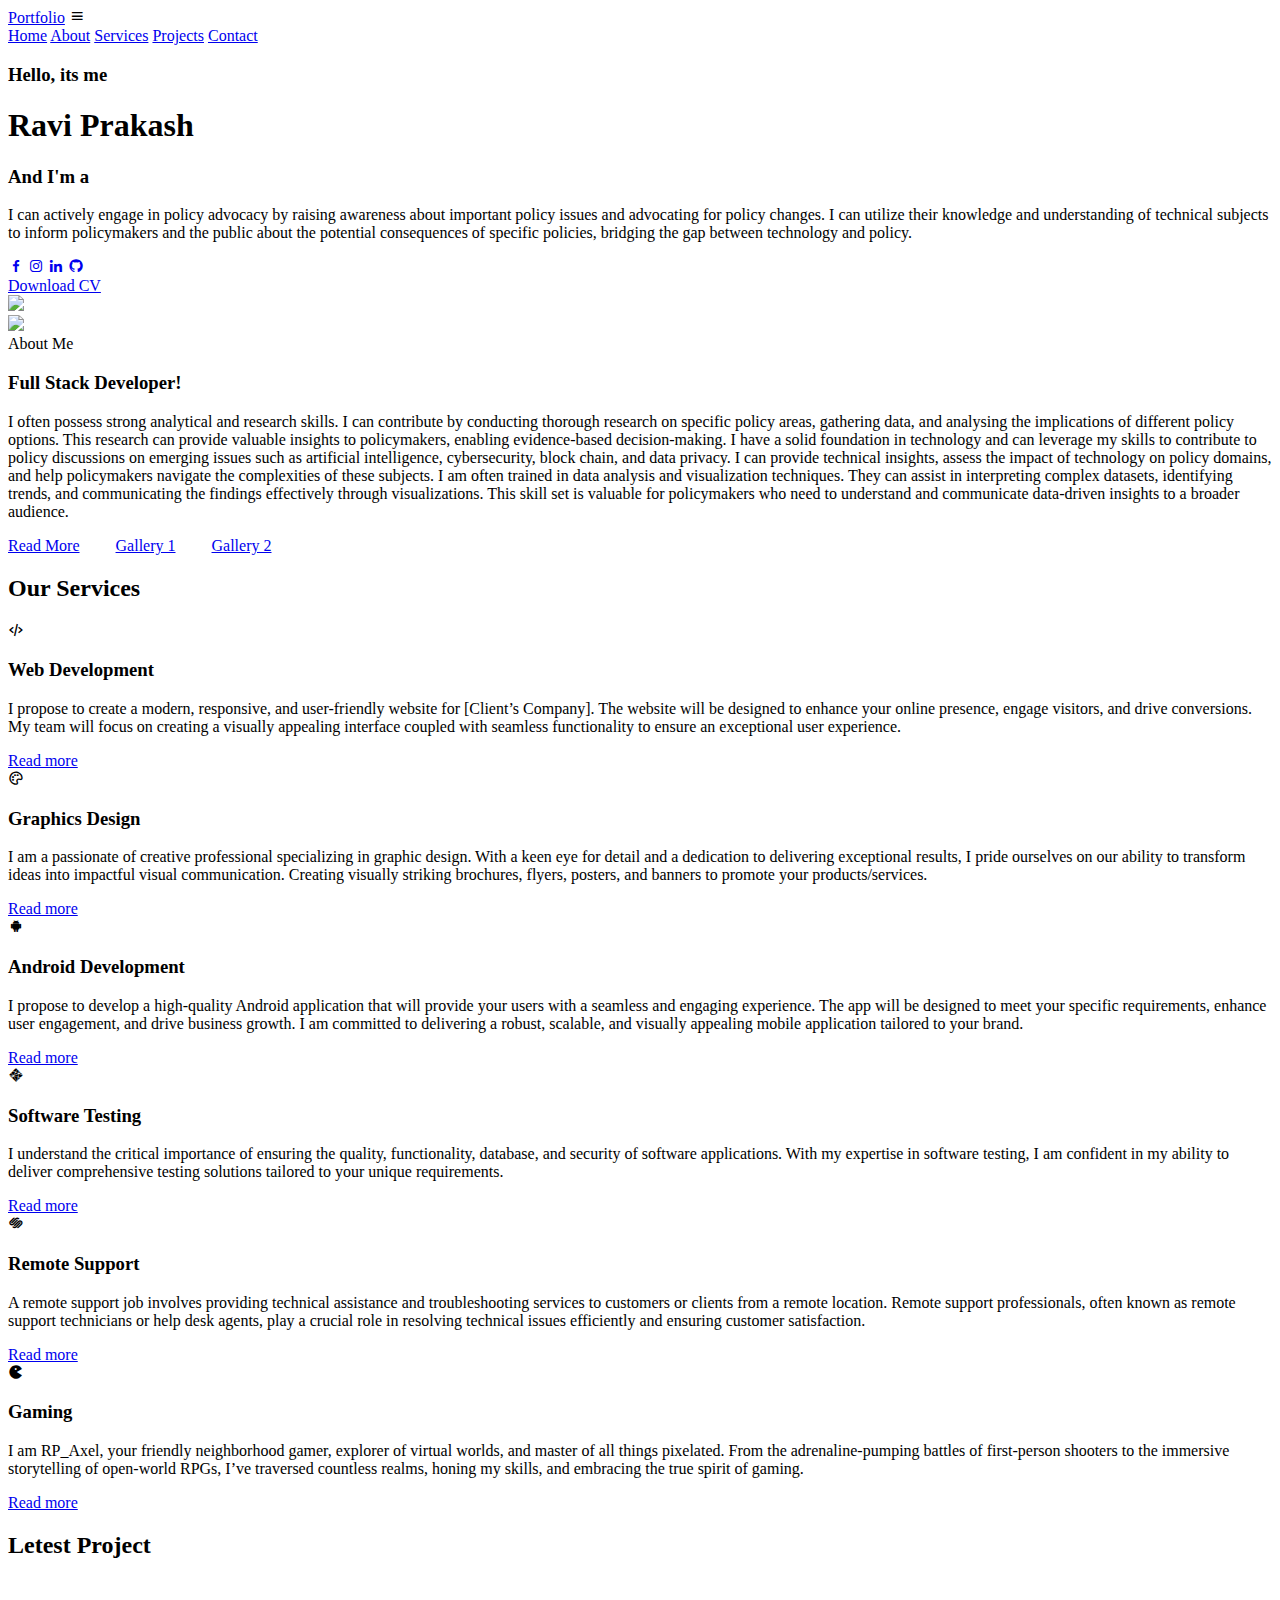
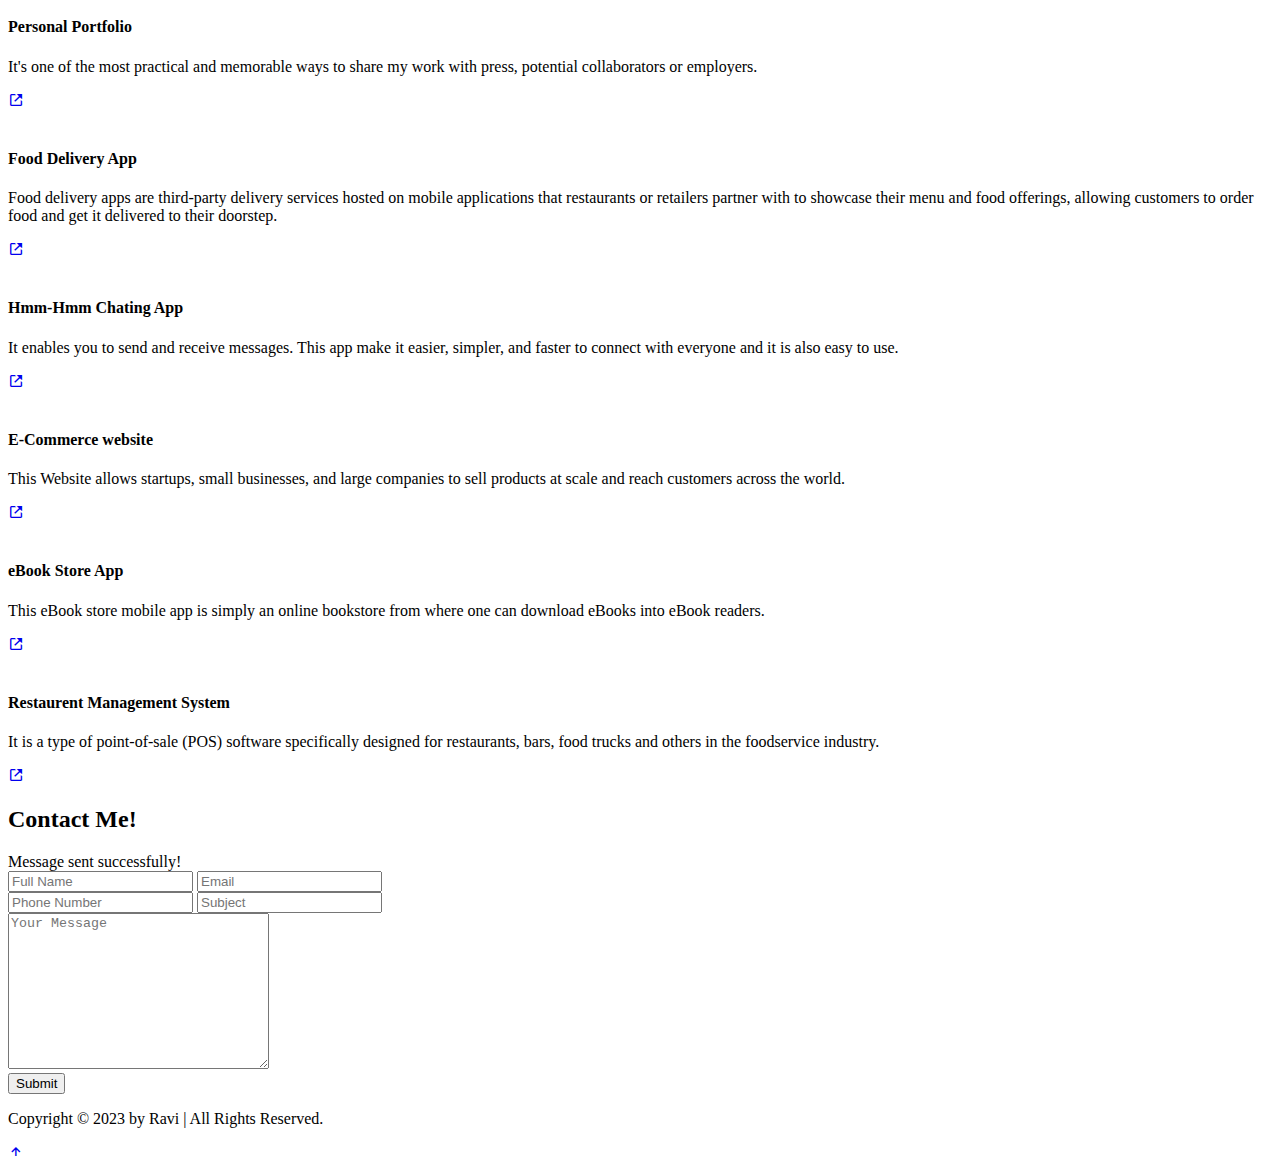
==== index.html @ 6ea35ab0 "Update index.html" ====
<!DOCTYPE html>
<html lang="en">

<head>
    <meta charset="UTF-8">
    <meta http-equiv="X-UA-Compatible" content="IE=edge">
    <meta name="viewport" content="width=device-width, initial-scale=1.0">
    <title>Portfolio</title>

    <!-- box icons -->
    <link href='https://unpkg.com/boxicons@2.1.4/css/boxicons.min.css' rel='stylesheet'>

    <!-- Custom css -->
    <link rel="stylesheet" href="style.css">

    <!-- Include jQuery -->
    <script src="https://code.jquery.com/jquery-3.6.0.min.js"></script>

    <!-- Include Firebase SDK -->
    <script src="https://www.gstatic.com/firebasejs/8.3.2/firebase-app.js"></script>
    <script src="https://www.gstatic.com/firebasejs/8.3.2/firebase-database.js"></script>


</head>

<body>
    <!-- header Desigh -->
    <header class="header">
        <a href="#" class="logo">Portfolio</a>

        <i class='bx bx-menu' id="menu-icon"></i>

        <nav class="navbar">
            <a href="#home" class="active">Home</a>
            <a href="#about">About</a>
            <a href="#services">Services</a>
            <a href="#portfolio">Projects</a>
            <a href="#contact">Contact</a>
        </nav>
    </header>

    <!-- home section design -->

    <section class="home" id="home">
        <div class="home-content">
            <h3>Hello, its me</h3>
            <h1>Ravi Prakash</h1>
            <h3>And I'm a <span class="multi-text"></span></h3>
            <p>I can actively engage in policy advocacy by raising awareness about important
                policy issues and advocating for policy changes. I can utilize their knowledge
                and understanding of technical subjects to inform policymakers and the public
                about the potential consequences of specific policies, bridging the gap between
                technology and policy.</p>
            <div class="social-media">
                <a href="https://www.facebook.com/profile.php?id=100023365178445"><i class='bx bxl-facebook'></i></a>
                <a href="https://www.instagram.com/its_er.ravi/"><i class='bx bxl-instagram'></i></a>
                <a href="https://www.linkedin.com/in/ravi-prakash-rds/"><i class='bx bxl-linkedin'></i></a>
                <a href="https://github.com/rdsravi"><i class='bx bxl-github'></i></a>
            </div>
            <a href="https://firebasestorage.googleapis.com/v0/b/raviprakash-7b08f.appspot.com/o/Ravi%20Prakash%20Resume.pdf?alt=media&token=a09de05c-7553-4880-be54-a4e546aff056"
                class="btn">Download CV</a>
        </div>

        <div class="home-img">
            <img
                src="https://firebasestorage.googleapis.com/v0/b/raviprakash-7b08f.appspot.com/o/Ravi1.png?alt=media&token=50c4556f-3f04-4988-a7b3-ba954d82eaf9">
        </div>
    </section>

    <!-- About Section -->

    <section class="about" id="about">
        <div class="about-img">
            <img
                src="https://firebasestorage.googleapis.com/v0/b/raviprakash-7b08f.appspot.com/o/Ravi_full1.png?alt=media&token=8a279d74-98dc-44c6-9e48-5c84eede43a9">
        </div>
        <div class="about-content">
            <h class="heading">About <span>Me</span></h>
            <h3>Full Stack Developer!</h3>
            <p>I often possess strong analytical and research skills. I can contribute by
                conducting thorough research on specific policy areas, gathering data, and
                analysing the implications of different policy options. This research can provide
                valuable insights to policymakers, enabling evidence-based decision-making.
                I have a solid foundation in technology and can leverage my skills to contribute
                to policy discussions on emerging issues such as artificial intelligence,
                cybersecurity, block chain, and data privacy. I can provide technical insights,
                assess the impact of technology on policy domains, and help policymakers
                navigate the complexities of these subjects.
                I am often trained in data analysis and visualization techniques. They can assist
                in interpreting complex datasets, identifying trends, and communicating the
                findings effectively through visualizations. This skill set is valuable for
                policymakers who need to understand and communicate data-driven insights
                to a broader audience.</p>
            <a href="resume.html" class="btn">Read More</a>
            <a href="Gallery/gallery.html" class="btn" style="margin-left: 2rem;">Gallery 1</a>
            <a href="Gallery2/gallery2.html" class="btn" style="margin-left: 2rem;">Gallery 2</a>
        </div>
    </section>

    <!-- Services Section -->

    <section class="services" id="services">
        <h2 class="heading">Our <span>Services</span></h2>
        <div class="service-container">
            <div class="service-box">
                <i class='bx bx-code-alt'></i>
                <h3>Web Development</h3>
                <p>I propose to create a modern, responsive, and user-friendly website for [Client’s Company]. The
                    website will be designed to enhance your online presence, engage visitors, and drive conversions.
                    My team will focus on creating a visually appealing interface coupled with seamless functionality
                    to ensure an exceptional user experience.</p>
                <a href="web_service.html" class="btn">Read more</a>
            </div>
            <div class="service-box">
                <i class='bx bx-palette'></i>
                <h3>Graphics Design</h3>
                <p>I am a passionate of creative professional specializing in graphic design. With a keen eye for
                    detail and a dedication to delivering exceptional results, I pride ourselves on our ability to
                    transform ideas into impactful visual communication. Creating visually striking brochures, flyers,
                    posters, and banners to promote your products/services.</p>
                <a href="graphics_service.html" class="btn">Read more</a>
            </div>
            <div class="service-box">
                <i class='bx bxl-android'></i>
                <h3>Android Development</h3>
                <p>I propose to develop a high-quality Android application that will provide your users with a seamless
                    and engaging experience. The app will be designed to meet your specific requirements, enhance user
                    engagement, and drive business growth. I am committed to delivering a robust, scalable, and visually
                    appealing mobile application tailored to your brand.</p>
                <a href="android_service.html" class="btn">Read more</a>
            </div>
            <div class="service-box">
                <i class='bx bxl-netlify'></i>
                <h3>Software Testing</h3>
                <p>I understand the critical importance of ensuring the quality, functionality, database, and security
                    of software
                    applications. With my expertise in software testing, I am confident in my ability to deliver
                    comprehensive testing solutions tailored to your unique requirements.</p>
                <a href="sw_testing_service.html" class="btn">Read more</a>
            </div>
            <div class="service-box">
                <i class='bx bxl-squarespace'></i>
                <h3>Remote Support</h3>
                <p>A remote support job involves providing technical assistance and troubleshooting services to
                    customers or clients from a remote location. Remote support professionals, often known as remote
                    support technicians or help desk agents, play a crucial role in resolving technical issues
                    efficiently and ensuring customer satisfaction.</p>
                <a href="remote_service.html" class="btn">Read more</a>
            </div>
            <div class="service-box">
                <i class='bx bxs-game'></i>
                <h3>Gaming</h3>
                <p>I am RP_Axel, your friendly neighborhood gamer, explorer of virtual worlds, and master of all things
                    pixelated. From the adrenaline-pumping battles of first-person shooters to the immersive
                    storytelling of open-world RPGs, I’ve traversed countless realms, honing my skills, and embracing
                    the true spirit of gaming.</p>
                <a href="game_service.html" class="btn">Read more</a>
            </div>
        </div>
    </section>

    <!-- Portfolio Section -->

    <section class="portfolio" id="portfolio">
        <h2 class="heading">Letest <span>Project</span></h2>
        <div class="portfolio-container">
            <div class="portfolio-box">
                <img src="https://firebasestorage.googleapis.com/v0/b/raviprakash-7b08f.appspot.com/o/Project%2Fproject7.jpg?alt=media&token=37a2a4e9-1bdf-4b39-a0fe-8ca6447363d2"
                    alt="">
                <div class="portfolio-layer">
                    <h4>Personal Portfolio</h4>
                    <p>It's one of the most practical and memorable ways to share my work with press, potential
                        collaborators or employers.</p>
                    <a href="#"><i class='bx bx-link-external'></i></a>
                </div>
            </div>
            <div class="portfolio-box">
                <img src="https://firebasestorage.googleapis.com/v0/b/raviprakash-7b08f.appspot.com/o/Project%2Fproject8.png?alt=media&token=742274c5-b801-4216-b368-3d86c4b1faa7"
                    alt="">
                <div class="portfolio-layer">
                    <h4>Food Delivery App</h4>
                    <p>Food delivery apps are third-party delivery services hosted on mobile applications that
                        restaurants or retailers partner with to showcase their menu and food offerings, allowing
                        customers to order food and get it delivered to their doorstep.</p>
                    <a href="#"><i class='bx bx-link-external'></i></a>
                </div>
            </div>
            <div class="portfolio-box">
                <img src="https://firebasestorage.googleapis.com/v0/b/raviprakash-7b08f.appspot.com/o/Project%2Fproject5.jpg?alt=media&token=1a9c9440-ade6-4197-9f93-60d3e157f47d"
                    alt="">
                <div class="portfolio-layer">
                    <h4>Hmm-Hmm Chating App</h4>
                    <p>It enables you to send and receive messages. This app make it easier, simpler, and faster to
                        connect with everyone and it is also easy to use.</p>
                    <a href="#"><i class='bx bx-link-external'></i></a>
                </div>
            </div>
            <div class="portfolio-box">
                <img src="https://firebasestorage.googleapis.com/v0/b/raviprakash-7b08f.appspot.com/o/Project%2Fproject6.jpg?alt=media&token=950e8799-9a56-47c3-8024-393226d45411"
                    alt="">
                <div class="portfolio-layer">
                    <h4>E-Commerce website</h4>
                    <p>This Website allows startups, small businesses, and large companies to sell products at scale and
                        reach customers across the world.</p>
                    <a href="#"><i class='bx bx-link-external'></i></a>
                </div>
            </div>
            <div class="portfolio-box">
                <img src="https://firebasestorage.googleapis.com/v0/b/raviprakash-7b08f.appspot.com/o/Project%2Fproject3.png?alt=media&token=7c43a973-160f-4060-af5e-fcab0be31141"
                    alt="">
                <div class="portfolio-layer">
                    <h4>eBook Store App</h4>
                    <p>This eBook store mobile app is simply an online bookstore from where one can download eBooks into
                        eBook readers.</p>
                    <a href="#"><i class='bx bx-link-external'></i></a>
                </div>
            </div>
            <div class="portfolio-box">
                <img src="https://firebasestorage.googleapis.com/v0/b/raviprakash-7b08f.appspot.com/o/Project%2Fproject2.jpg?alt=media&token=1497d68b-d1df-4a7d-8a6b-3e3c920df64b"
                    alt="">
                <div class="portfolio-layer">
                    <h4>Restaurent Management System</h4>
                    <p>It is a type of point-of-sale (POS) software specifically designed for restaurants, bars, food
                        trucks and others in the foodservice industry.</p>
                    <a href="#"><i class='bx bx-link-external'></i></a>
                </div>
            </div>
        </div>
    </section>

    <!-- Contact Section -->
    <section class="contact">
        <form id="contact">
            <h2 class="heading">Contact <span>Me!</span></h2>

            <div class="alert">Message sent successfully!</div>

            <div class="input-box">
                <input type="text" id="name" placeholder="Full Name" required>
                <input type="email" id="email" placeholder="Email" required>
            </div>

            <div class="input-box">
                <input type="tel" id="number" placeholder="Phone Number">
                <input type="text" id="subject" placeholder="Subject">
            </div>

            <div class="input-box">
                <textarea id="message" cols="30" rows="10" placeholder="Your Message"></textarea>
            </div>
            <button type="submit" class="btn">Submit</button>

        </form>
    </section>

    <!-- Footer Design -->

    <footer class="footer">
        <div class="footer-text">
            <p>Copyright &copy; 2023 by Ravi | All Rights Reserved.</p>
        </div>
        <div class="footer-iconTop">
            <a href="#home"><i class='bx bx-up-arrow-alt'></i></a>
        </div>
    </footer>


    <!-- scroll reveal -->
    <script src="https://unpkg.com/scrollreveal"></script>

    <!-- Firebase -->
    <script src="https://cdnjs.cloudflare.com/ajax/libs/firebase/7.14.1-0/firebase.js"></script>

    <!-- Typed JS -->
    <script src="https://unpkg.com/typed.js@2.0.16/dist/typed.umd.js"></script>

    <!-- Custom JS -->
    <script src="script.js"></script>

</body>

</html>
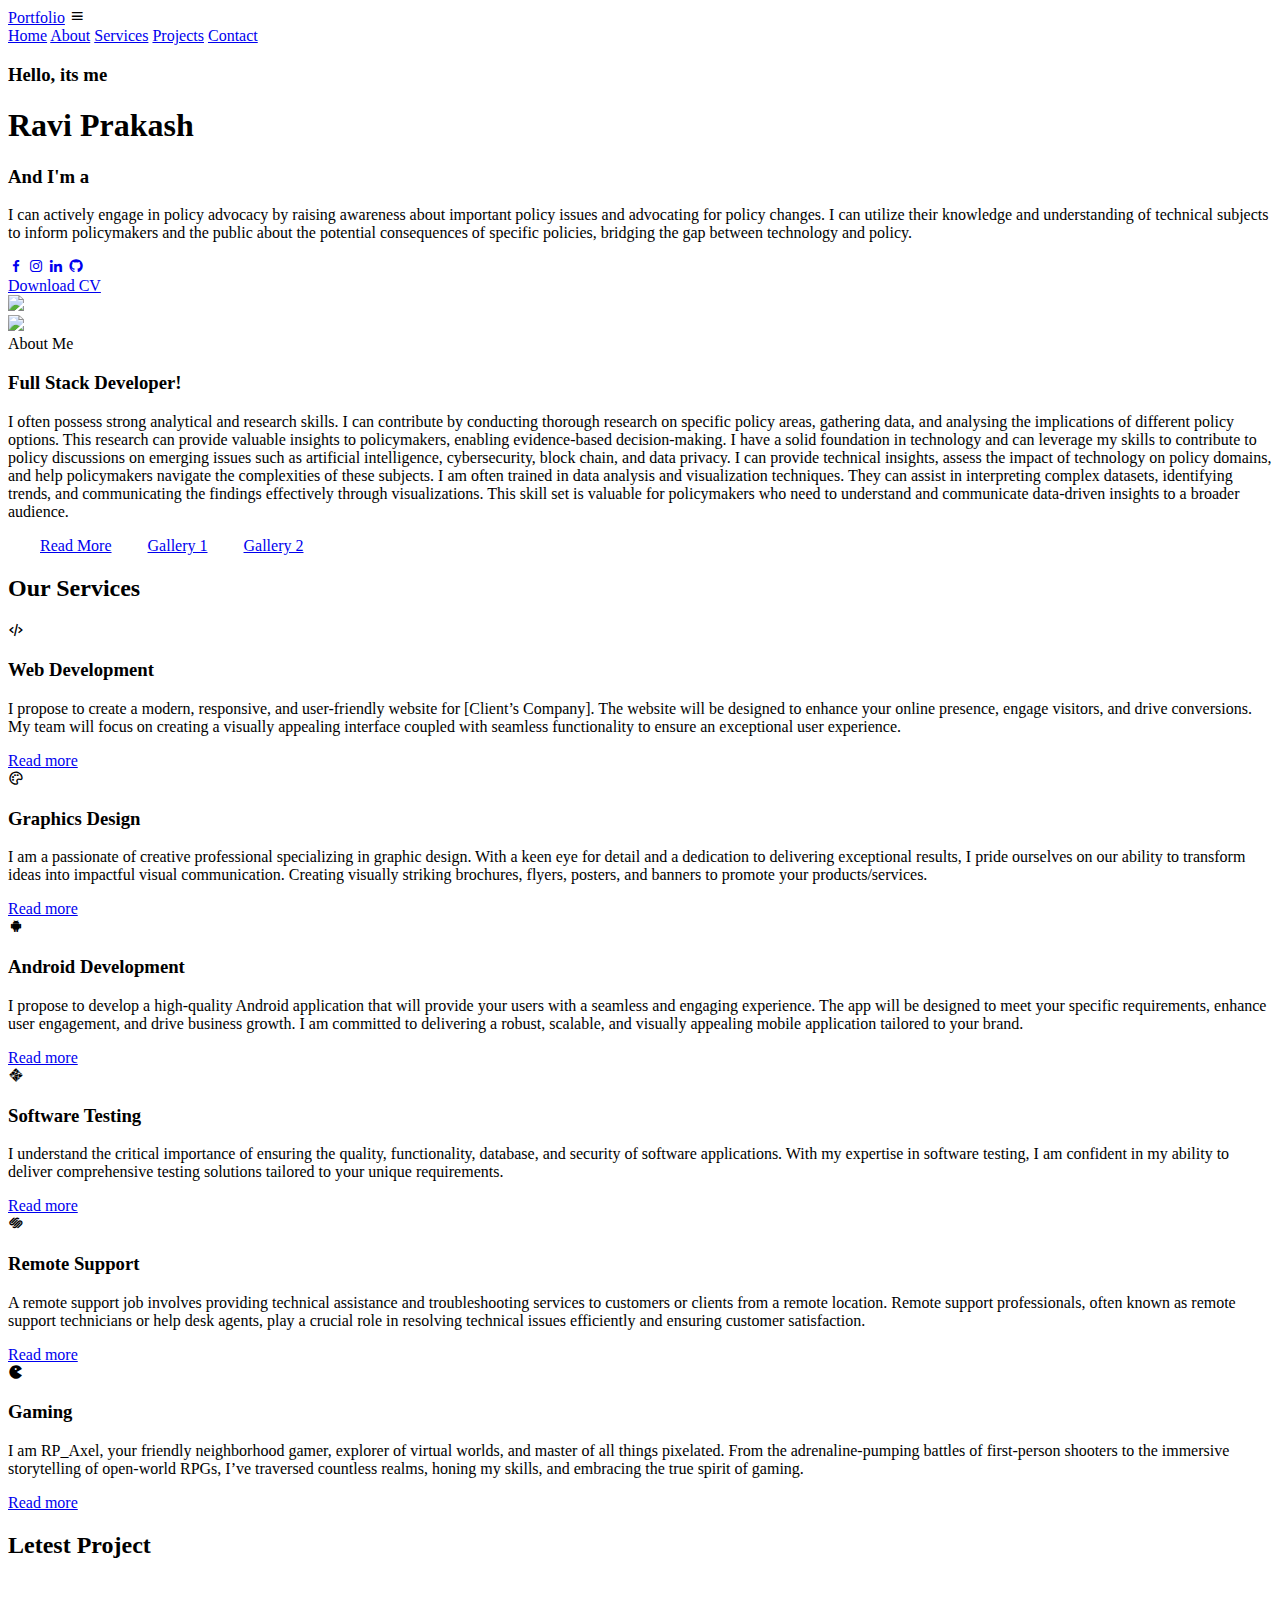
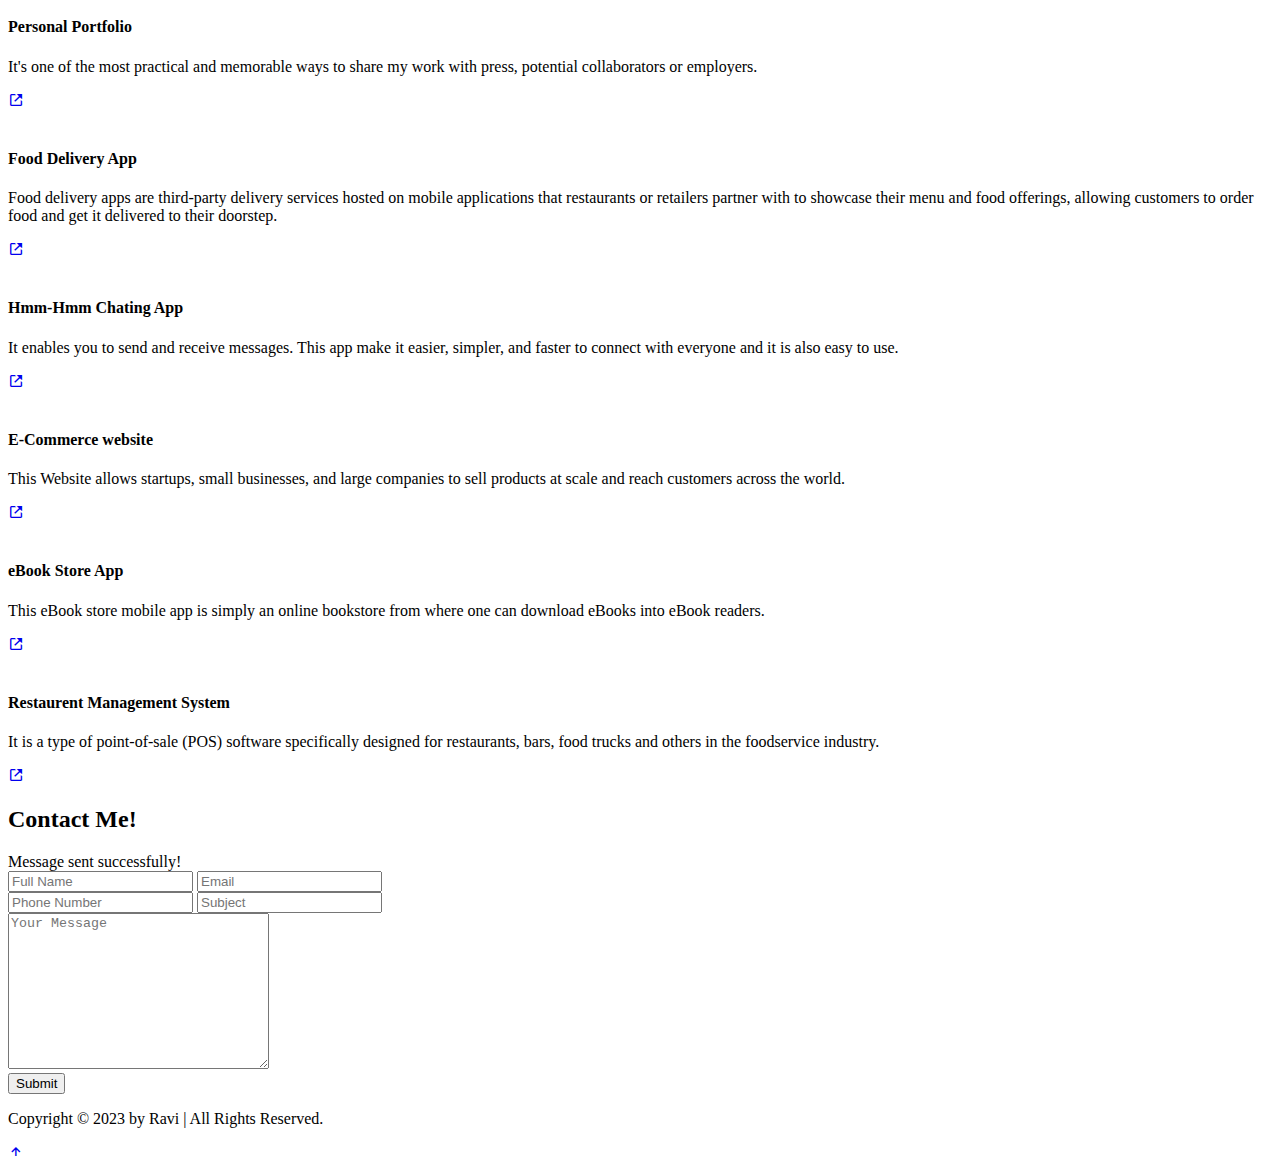
==== commit ee47c2ce: "Update index.html" ====
--- a/index.html
+++ b/index.html
@@ -91,9 +91,9 @@
                 findings effectively through visualizations. This skill set is valuable for
                 policymakers who need to understand and communicate data-driven insights
                 to a broader audience.</p>
-            <a href="resume.html" class="btn">Read More</a>
-            <a href="Gallery/gallery.html" class="btn" style="margin-left: 2rem;">Gallery 1</a>
-            <a href="Gallery2/gallery2.html" class="btn" style="margin-left: 2rem;">Gallery 2</a>
+            <a href="resume.html" class="btn"  style="margin-left: 2rem;">Read More</a>
+            <a href="gallery.html" class="btn" style="margin-left: 2rem; margin-top: 1rem;">Gallery 1</a>
+            <a href="Gallery2/gallery2.html" class="btn" style="margin-left: 2rem; margin-top: 1rem;">Gallery 2</a>
         </div>
     </section>
 
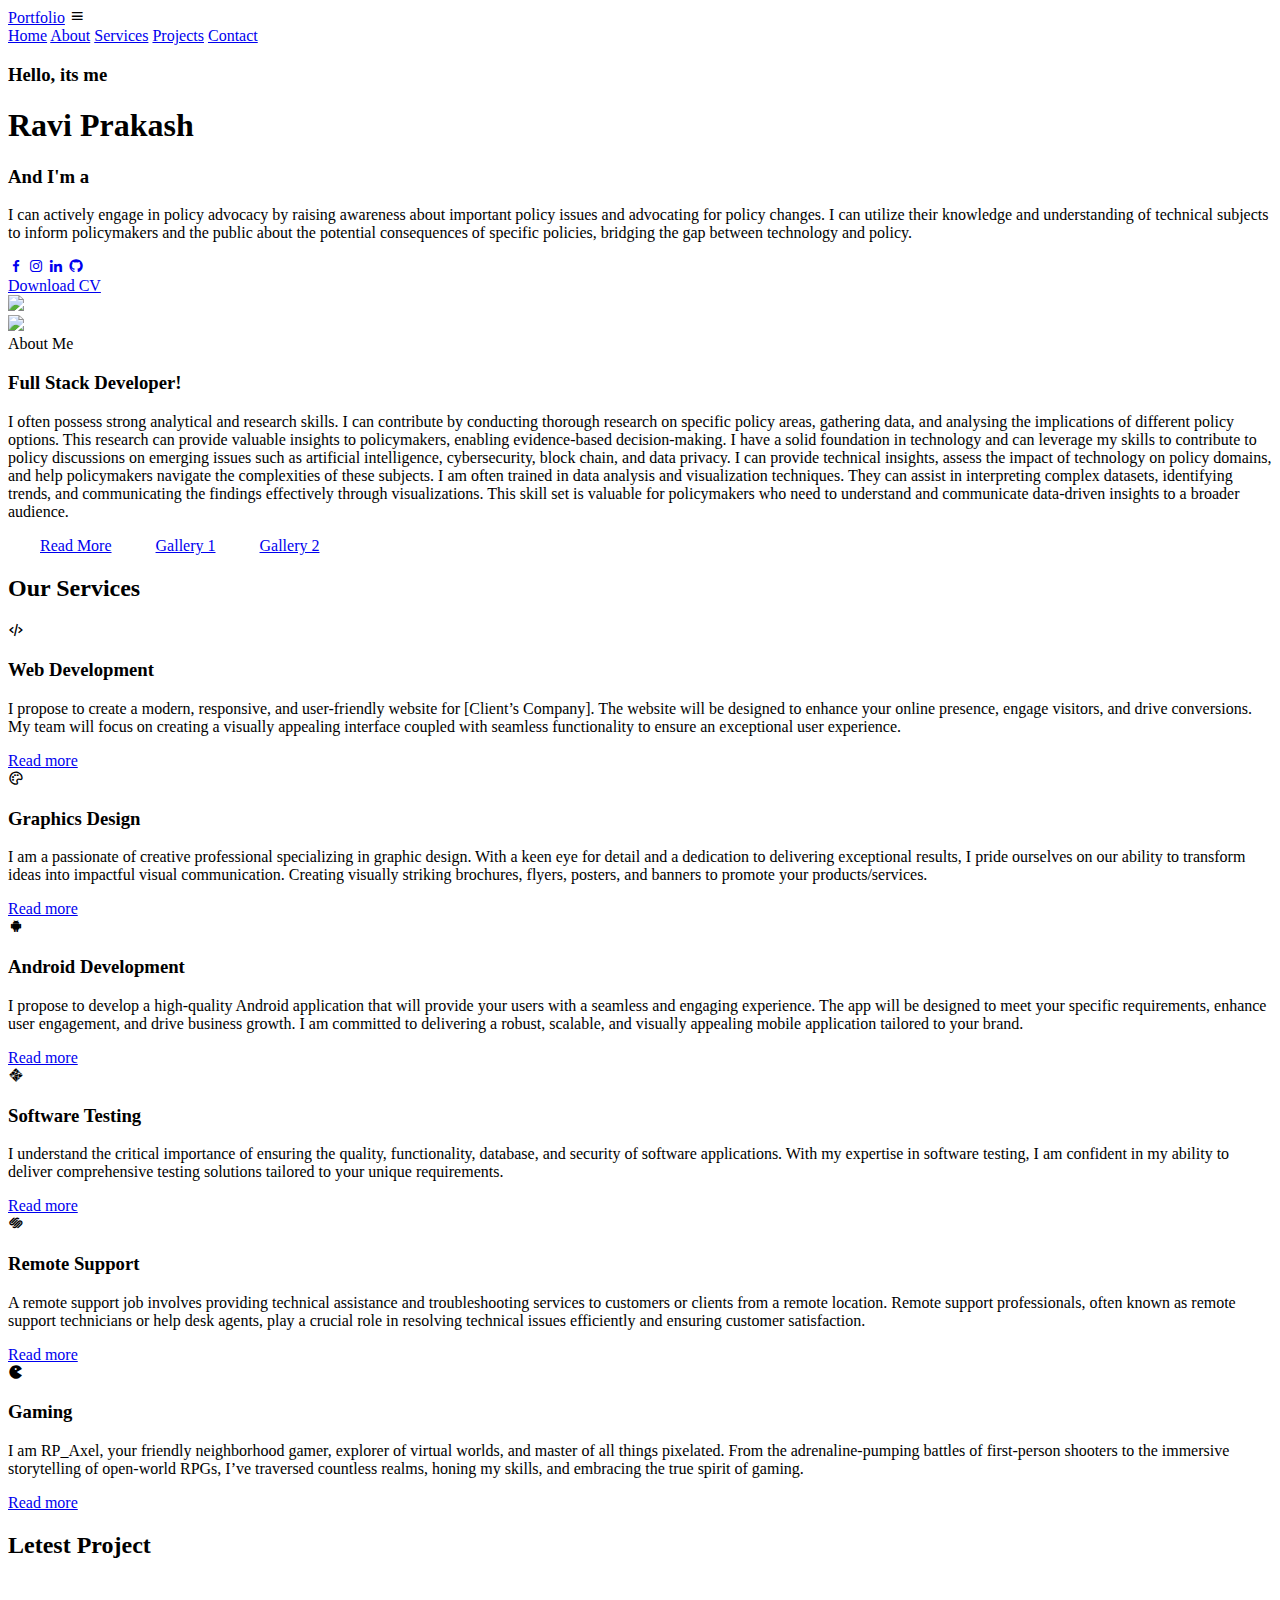
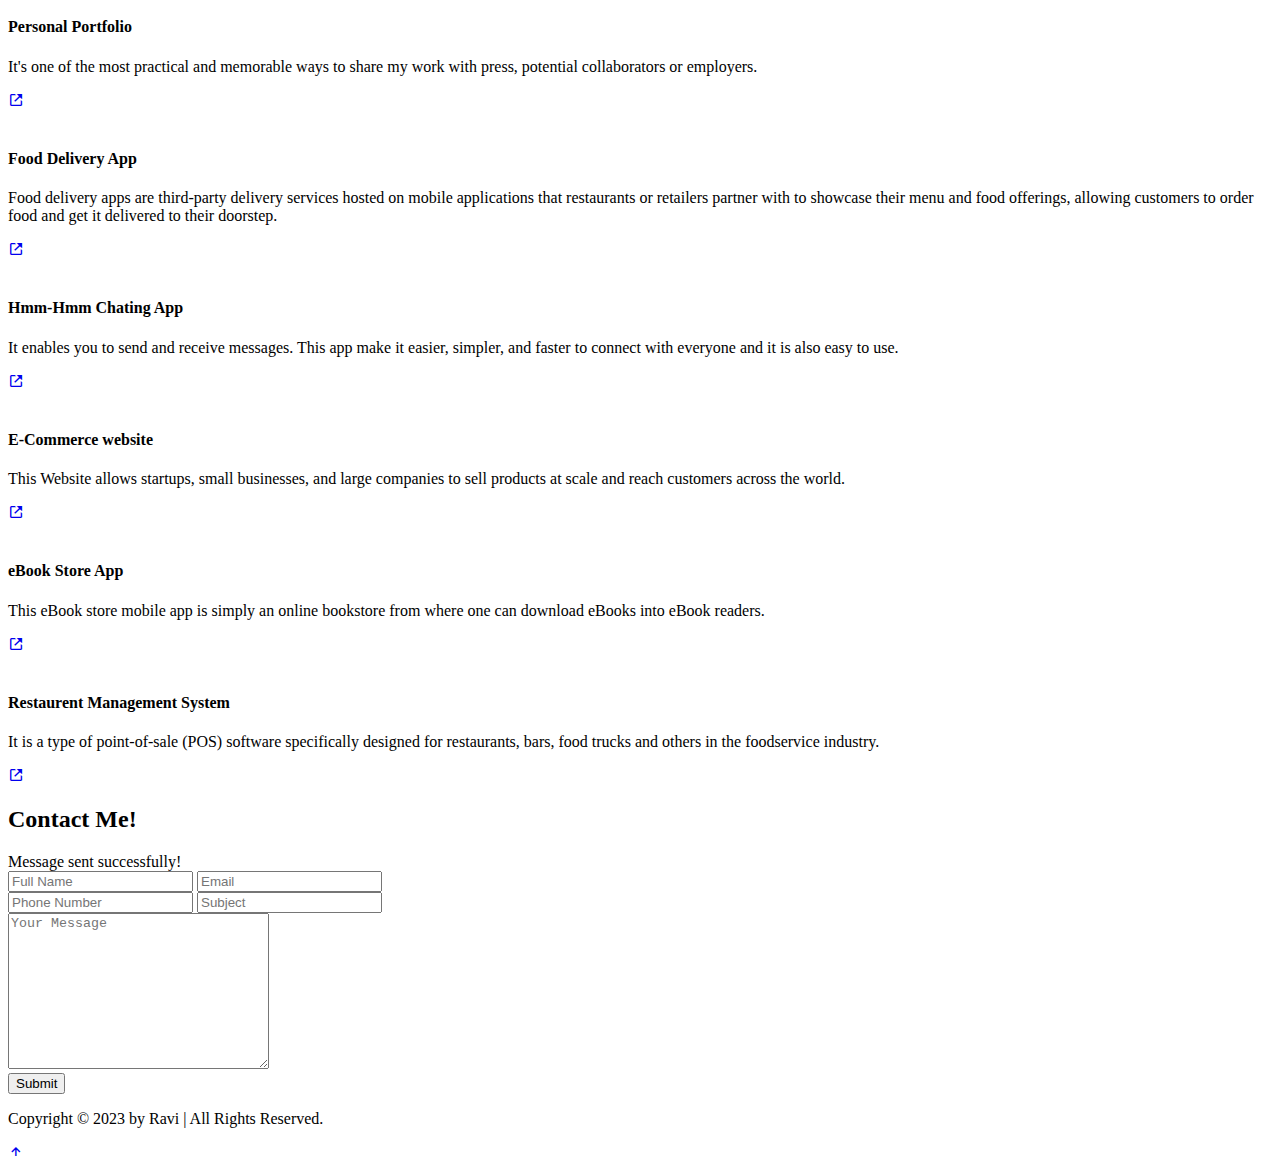
==== commit e5b0865f: "Update index.html" ====
--- a/index.html
+++ b/index.html
@@ -92,8 +92,8 @@
                 policymakers who need to understand and communicate data-driven insights
                 to a broader audience.</p>
             <a href="resume.html" class="btn"  style="margin-left: 2rem;">Read More</a>
-            <a href="gallery.html" class="btn" style="margin-left: 2rem; margin-top: 1rem;">Gallery 1</a>
-            <a href="Gallery2/gallery2.html" class="btn" style="margin-left: 2rem; margin-top: 1rem;">Gallery 2</a>
+            <a href="gallery.html" class="btn" style="margin-left: 2.5rem; margin-top: 1rem;">Gallery 1</a>
+            <a href="gallery2.html" class="btn" style="margin-left: 2.5rem; margin-top: 1rem;">Gallery 2</a>
         </div>
     </section>
 
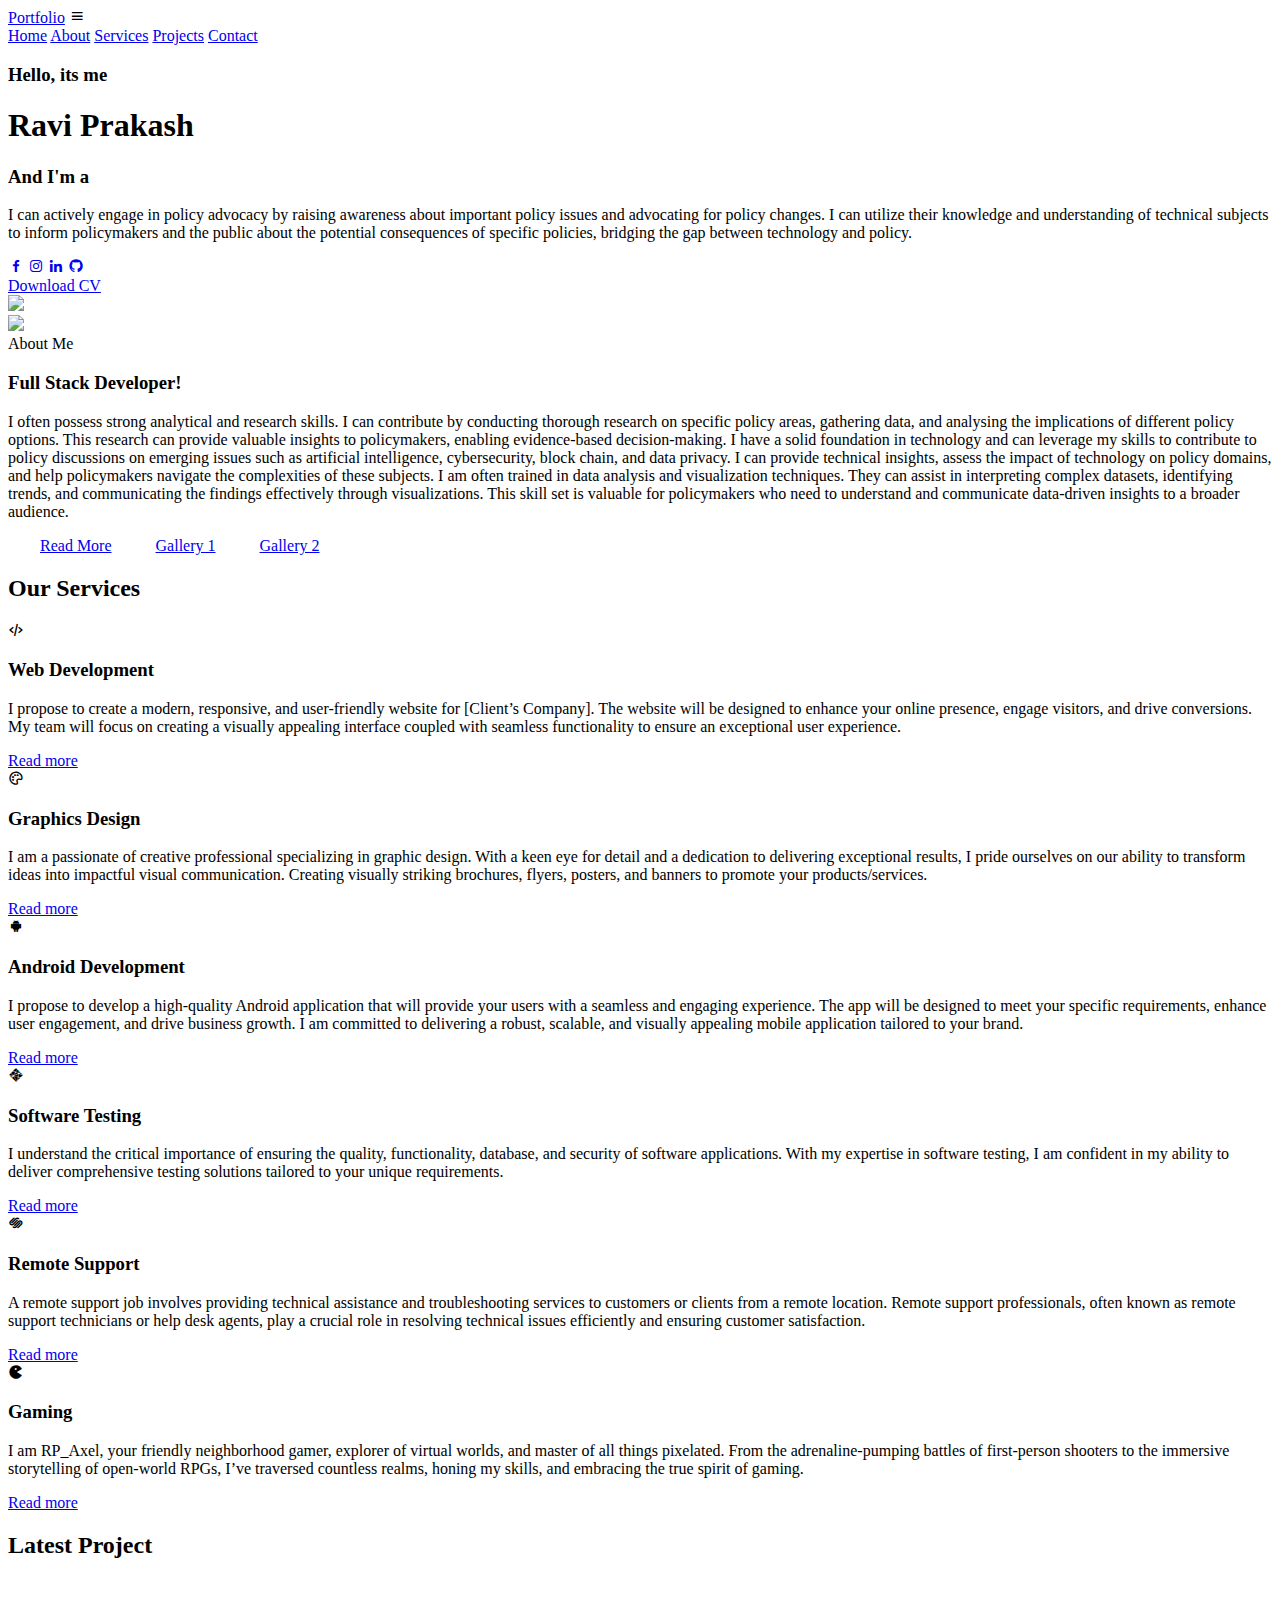
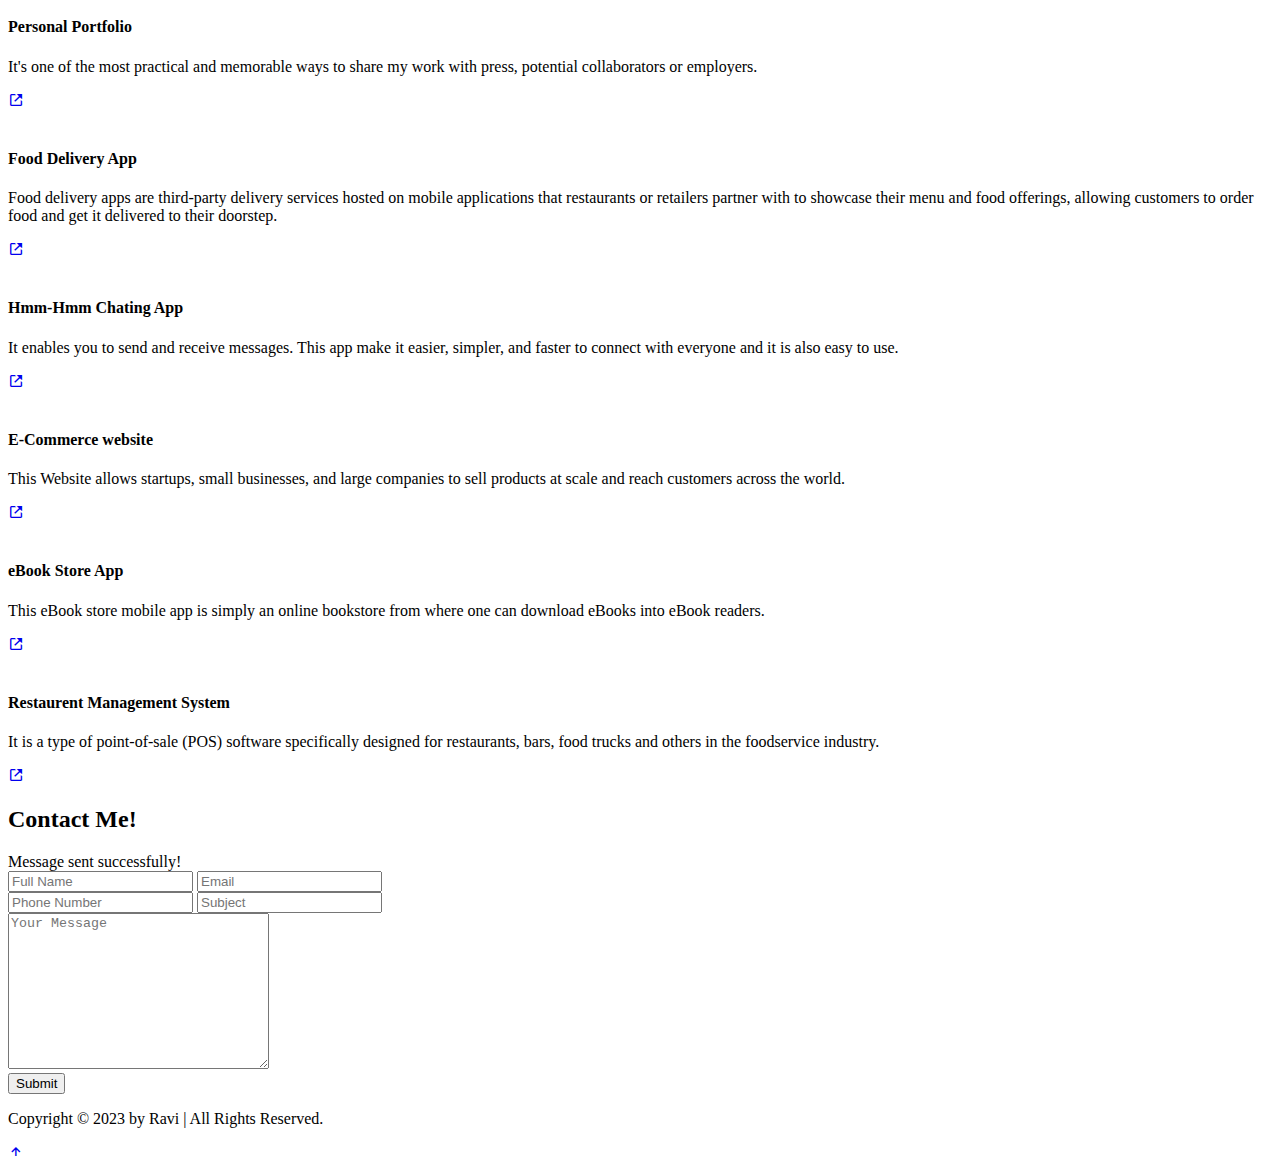
==== commit a26dcbf2: "Update index.html" ====
--- a/index.html
+++ b/index.html
@@ -57,7 +57,7 @@
                 <a href="https://www.linkedin.com/in/ravi-prakash-rds/"><i class='bx bxl-linkedin'></i></a>
                 <a href="https://github.com/rdsravi"><i class='bx bxl-github'></i></a>
             </div>
-            <a href="https://firebasestorage.googleapis.com/v0/b/raviprakash-7b08f.appspot.com/o/Ravi%20Prakash%20Resume.pdf?alt=media&token=a09de05c-7553-4880-be54-a4e546aff056"
+            <a href="https://firebasestorage.googleapis.com/v0/b/raviprakash-7b08f.appspot.com/o/Ravi%20Resume.pdf?alt=media&token=f62f0cb3-3cc3-48b2-81e3-b3924479bba0"
                 class="btn">Download CV</a>
         </div>
 
@@ -162,7 +162,7 @@
     <!-- Portfolio Section -->
 
     <section class="portfolio" id="portfolio">
-        <h2 class="heading">Letest <span>Project</span></h2>
+        <h2 class="heading">Latest <span>Project</span></h2>
         <div class="portfolio-container">
             <div class="portfolio-box">
                 <img src="https://firebasestorage.googleapis.com/v0/b/raviprakash-7b08f.appspot.com/o/Project%2Fproject7.jpg?alt=media&token=37a2a4e9-1bdf-4b39-a0fe-8ca6447363d2"
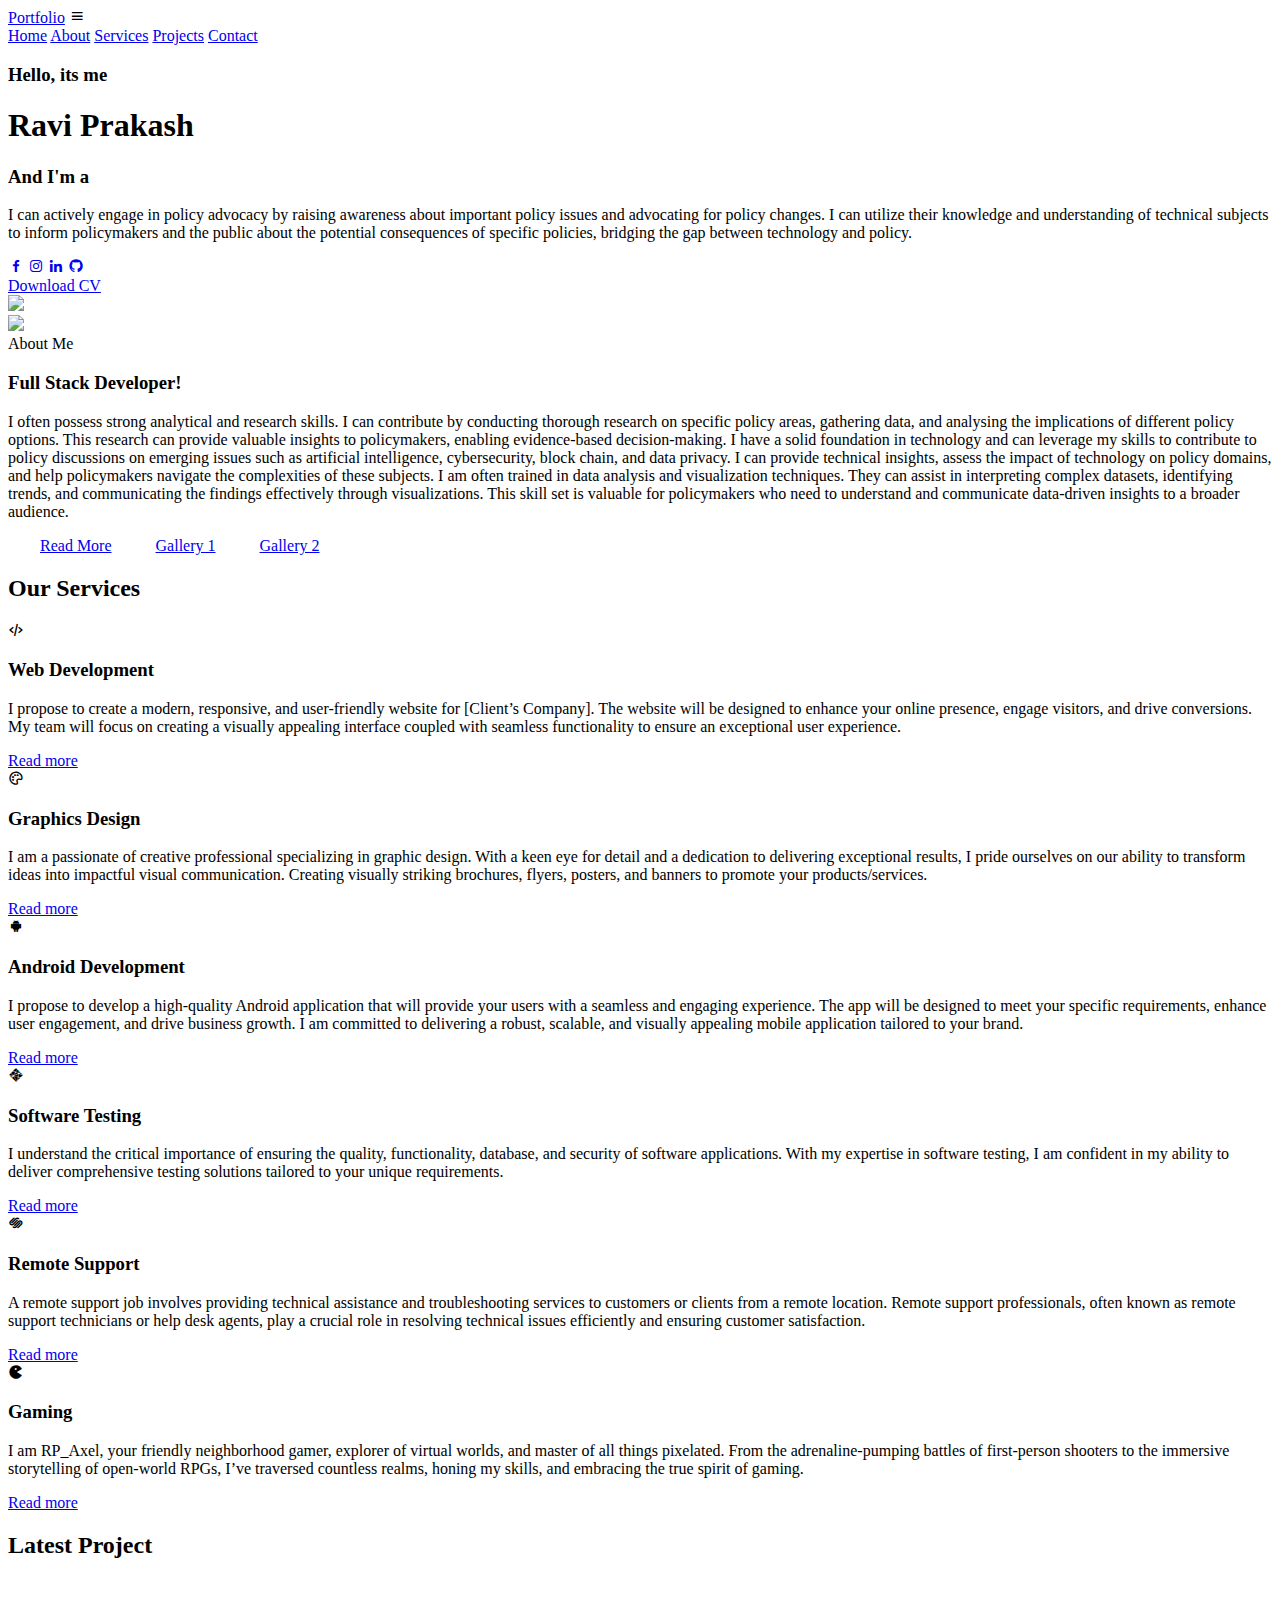
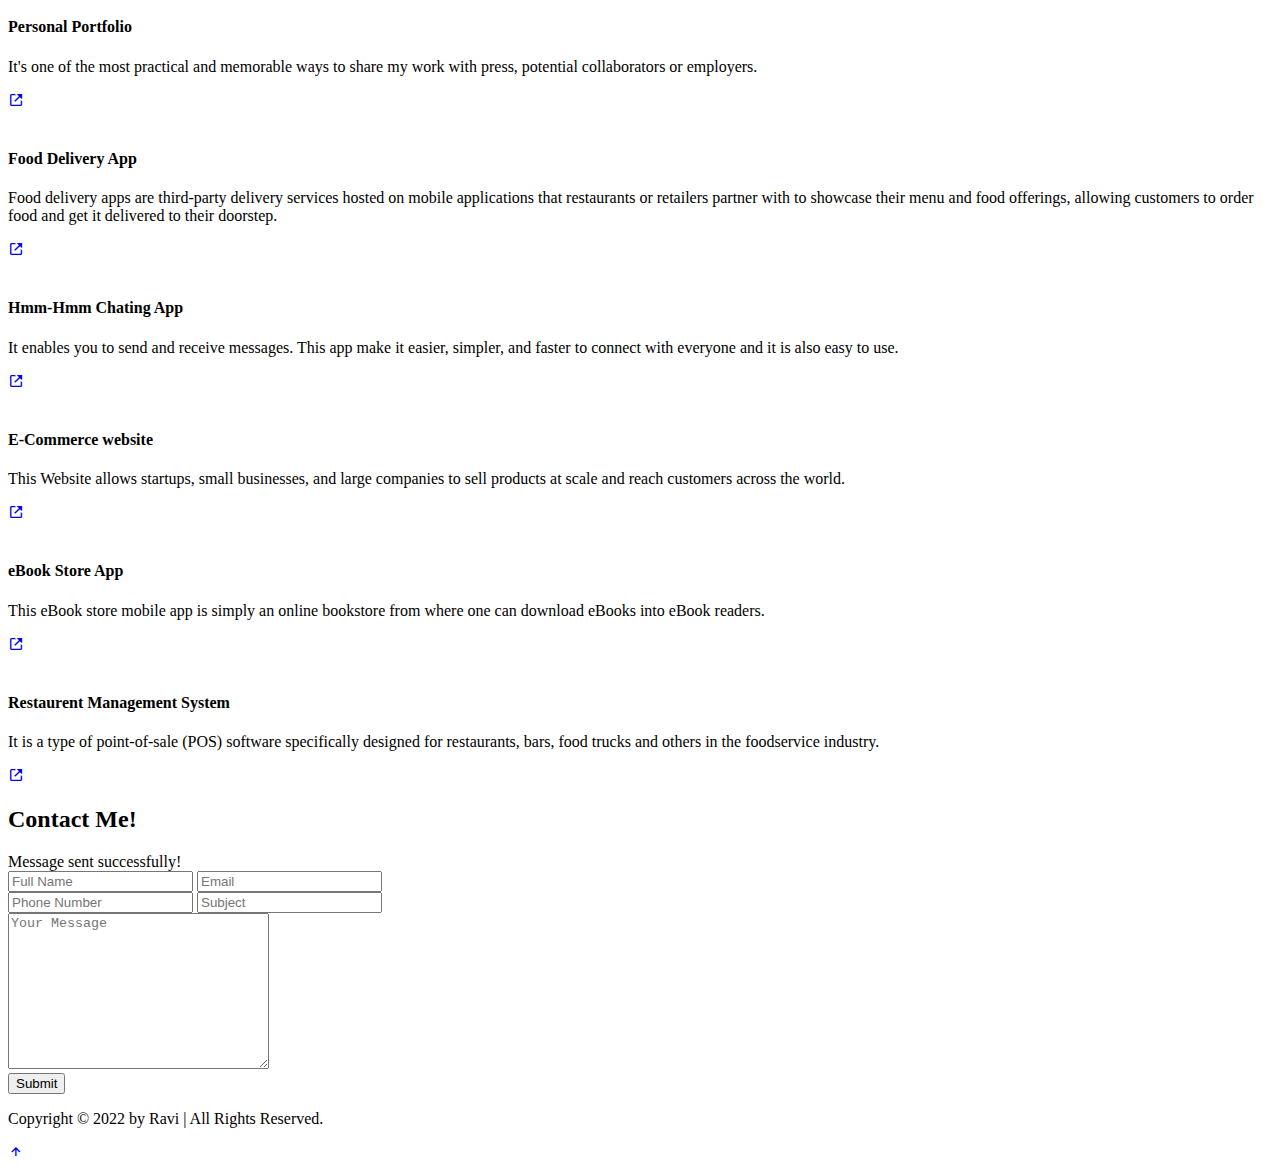
==== commit 18ddd7eb: "update skills in resume and home page" ====
--- a/index.html
+++ b/index.html
@@ -257,7 +257,7 @@
 
     <footer class="footer">
         <div class="footer-text">
-            <p>Copyright &copy; 2023 by Ravi | All Rights Reserved.</p>
+            <p>Copyright &copy; 2022 by Ravi | All Rights Reserved.</p>
         </div>
         <div class="footer-iconTop">
             <a href="#home"><i class='bx bx-up-arrow-alt'></i></a>
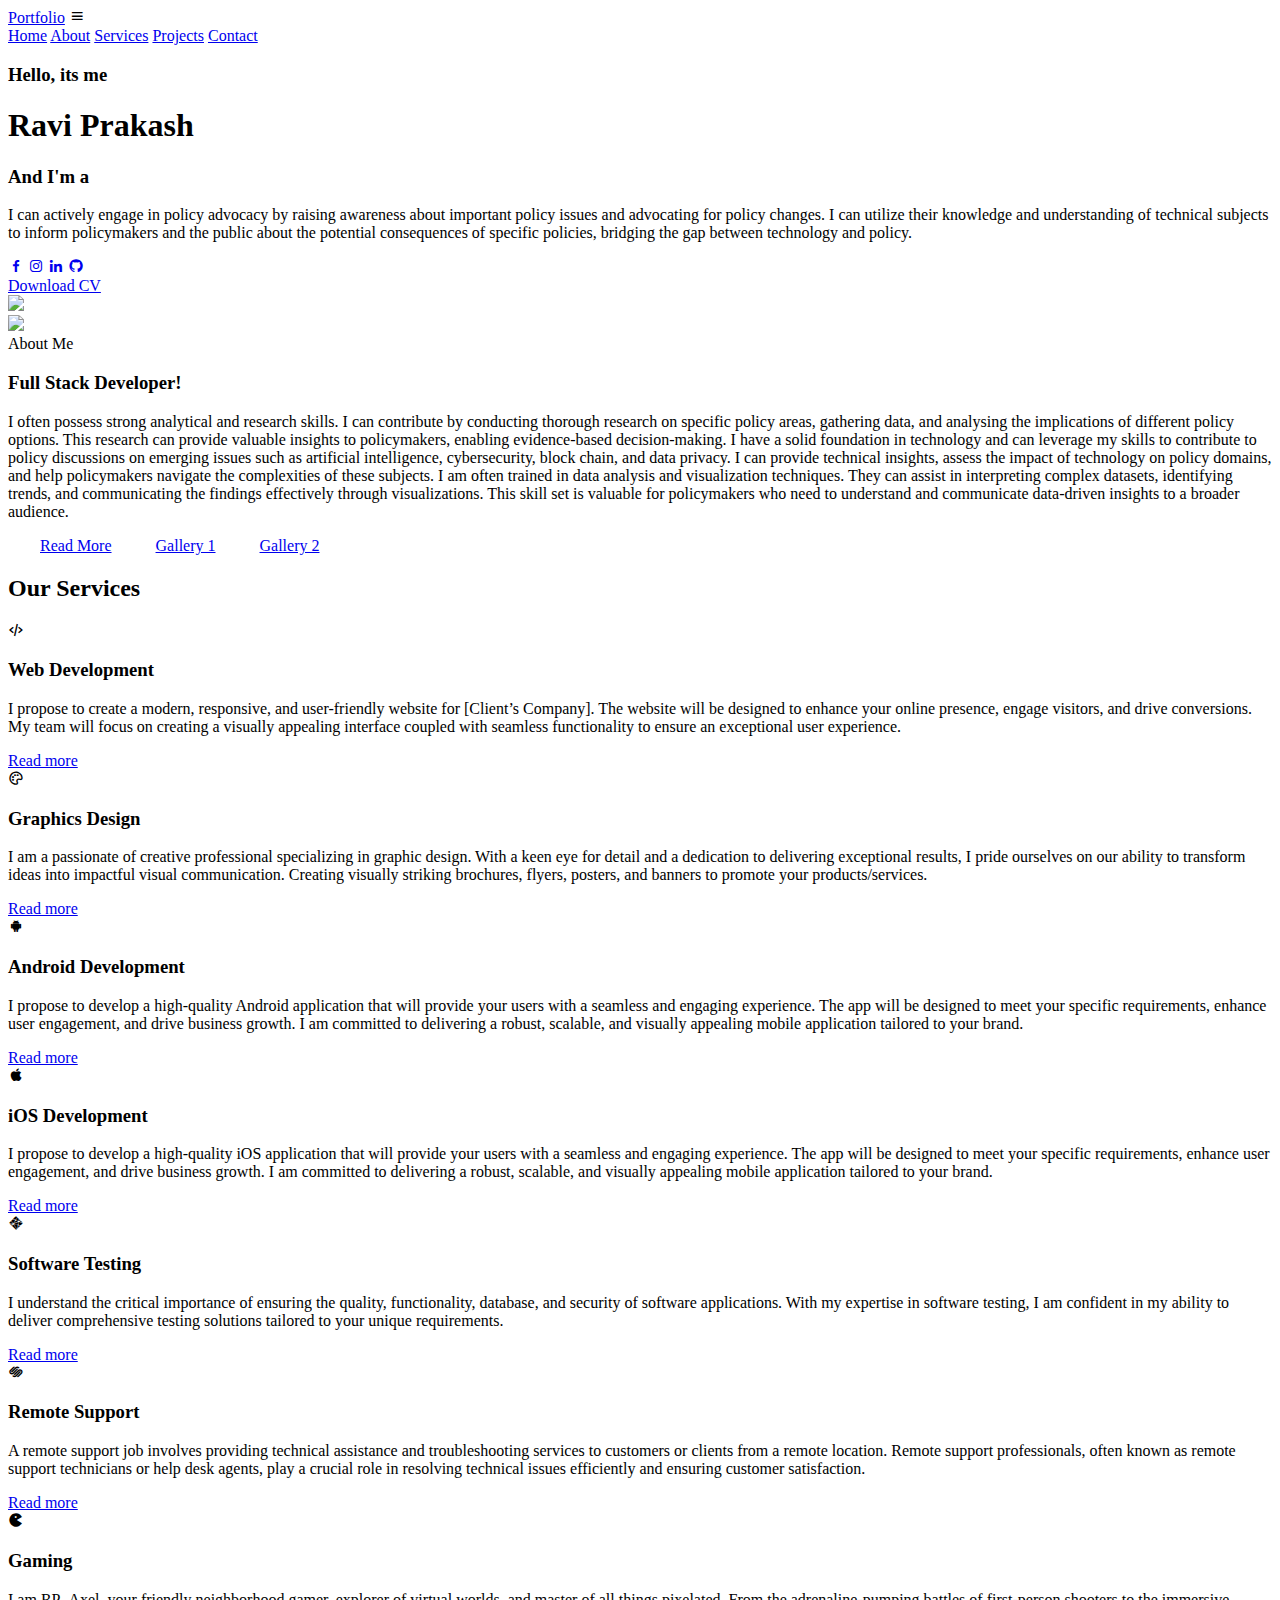
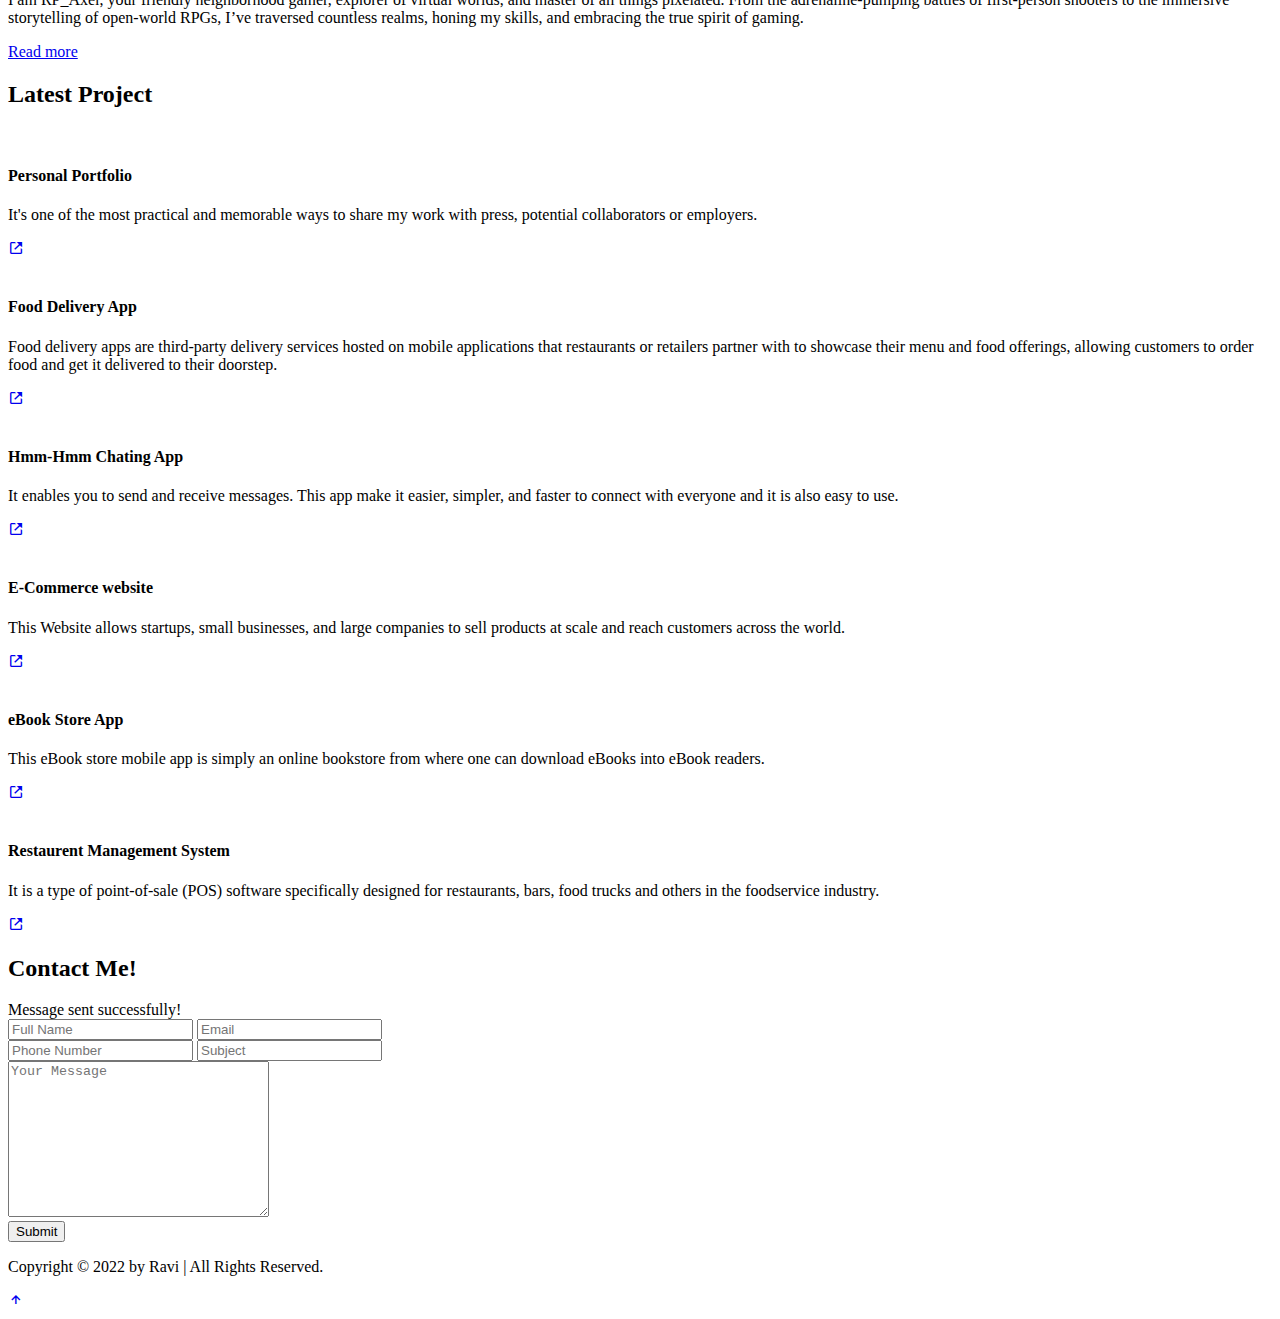
==== commit 9316b631: "Update index.html" ====
--- a/index.html
+++ b/index.html
@@ -130,6 +130,15 @@
                 <a href="android_service.html" class="btn">Read more</a>
             </div>
             <div class="service-box">
+                <i class='bx bxl-apple'></i>
+                <h3>iOS Development</h3>
+                <p>I propose to develop a high-quality iOS application that will provide your users with a seamless
+                    and engaging experience. The app will be designed to meet your specific requirements, enhance user
+                    engagement, and drive business growth. I am committed to delivering a robust, scalable, and visually
+                    appealing mobile application tailored to your brand.</p>
+                <a href="android_service.html" class="btn">Read more</a>
+            </div>
+            <div class="service-box">
                 <i class='bx bxl-netlify'></i>
                 <h3>Software Testing</h3>
                 <p>I understand the critical importance of ensuring the quality, functionality, database, and security
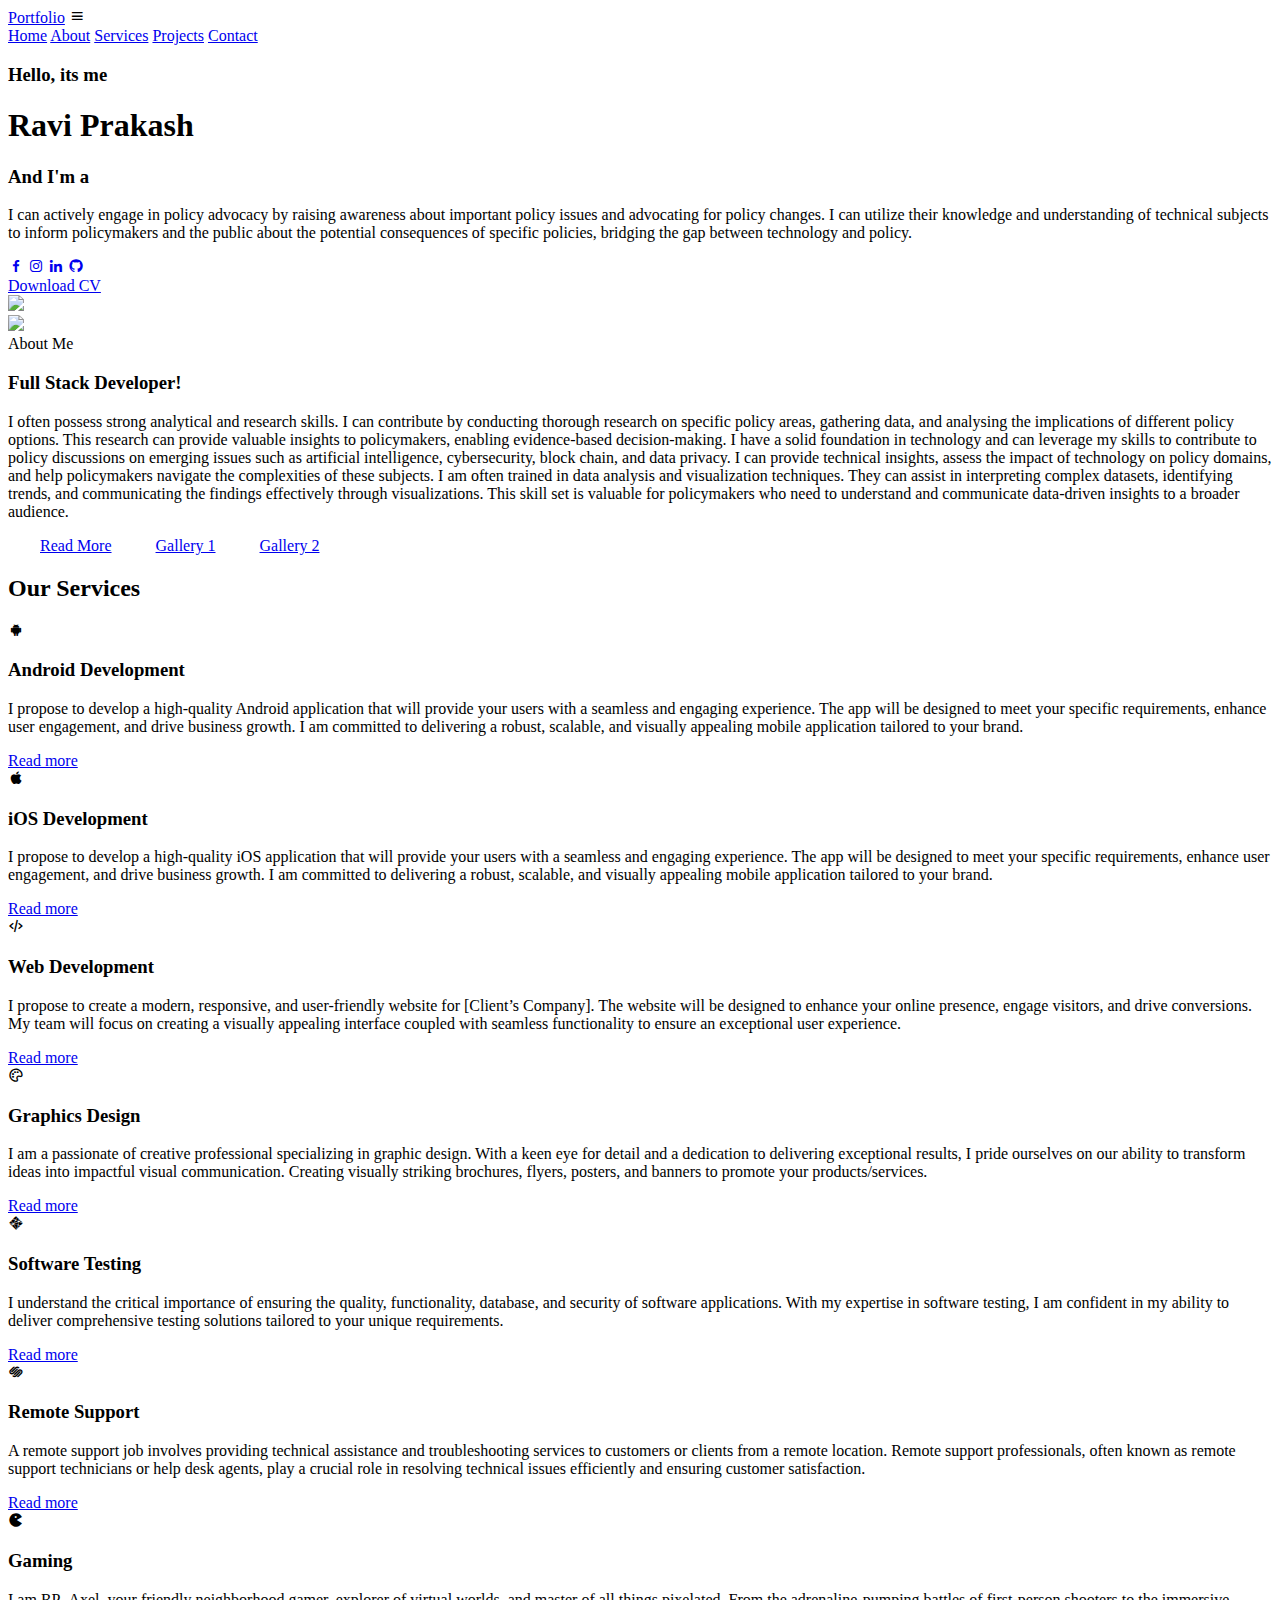
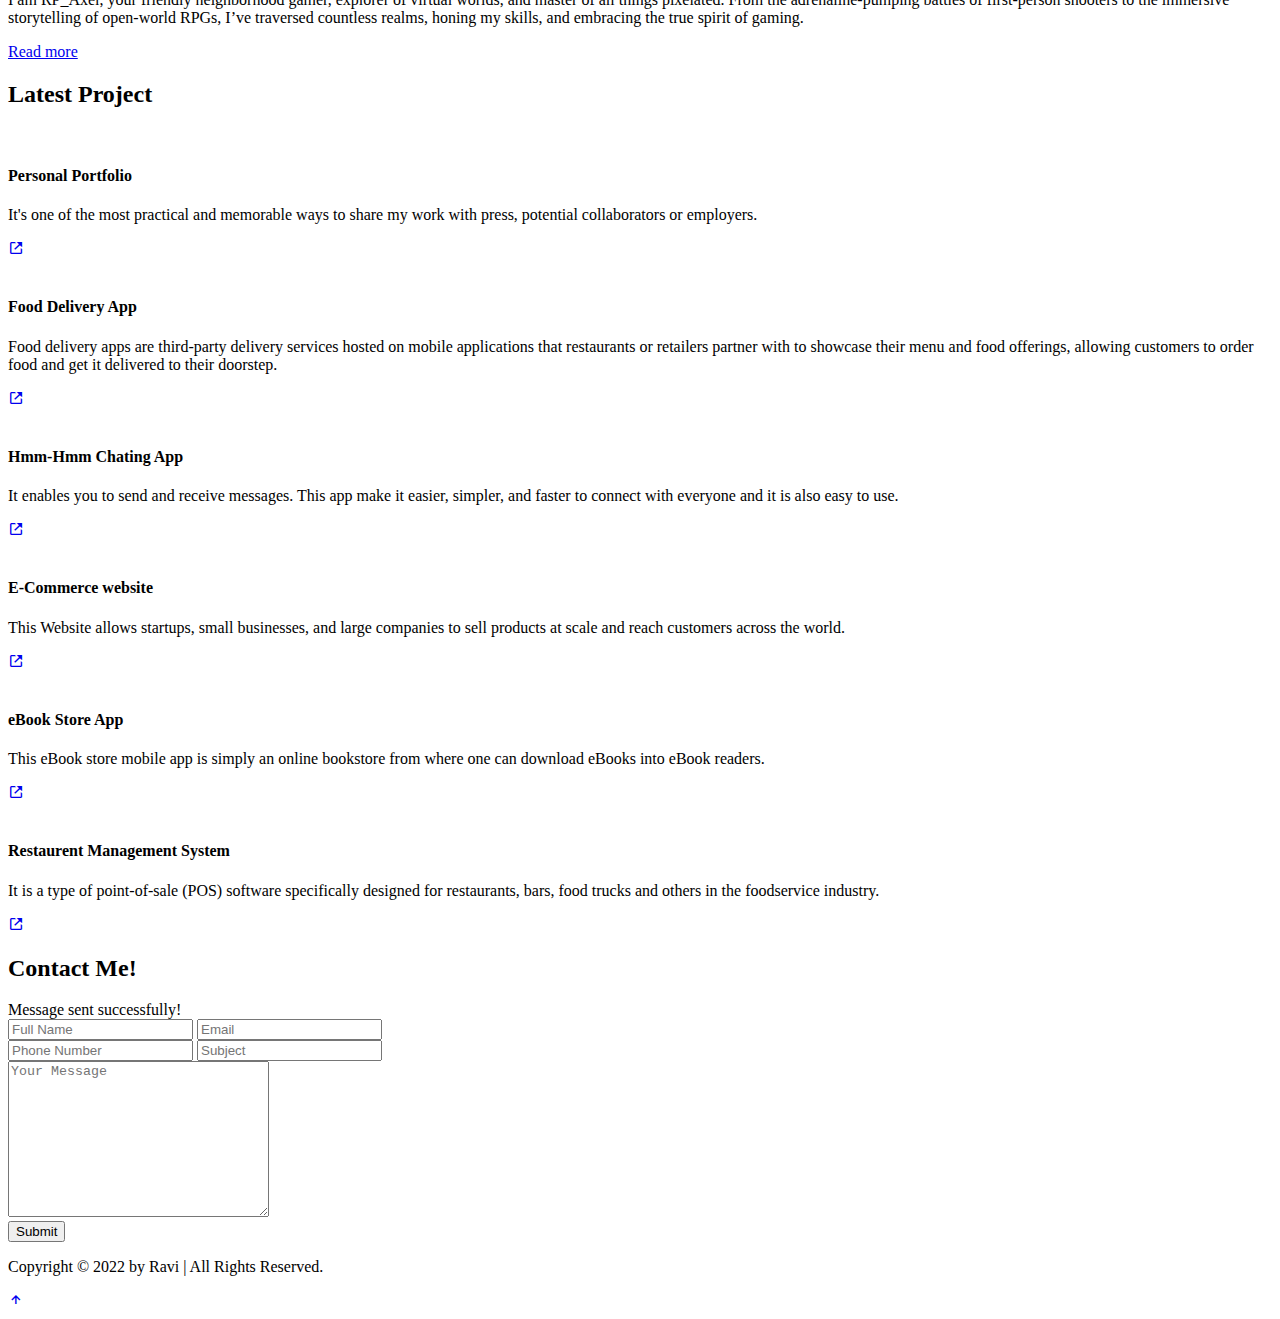
==== commit f861f90e: "Update index.html" ====
--- a/index.html
+++ b/index.html
@@ -63,7 +63,7 @@
 
         <div class="home-img">
             <img
-                src="https://firebasestorage.googleapis.com/v0/b/raviprakash-7b08f.appspot.com/o/Ravi1.png?alt=media&token=50c4556f-3f04-4988-a7b3-ba954d82eaf9">
+                src="https://firebasestorage.googleapis.com/v0/b/raviprakash-7b08f.appspot.com/o/Intersect%20(2).png?alt=media&token=2aafa0d3-3ca1-4e11-9094-e46a7e68f49c">
         </div>
     </section>
 
@@ -103,6 +103,24 @@
         <h2 class="heading">Our <span>Services</span></h2>
         <div class="service-container">
             <div class="service-box">
+                <i class='bx bxl-android'></i>
+                <h3>Android Development</h3>
+                <p>I propose to develop a high-quality Android application that will provide your users with a seamless
+                    and engaging experience. The app will be designed to meet your specific requirements, enhance user
+                    engagement, and drive business growth. I am committed to delivering a robust, scalable, and visually
+                    appealing mobile application tailored to your brand.</p>
+                <a href="android_service.html" class="btn">Read more</a>
+            </div>
+            <div class="service-box">
+                <i class='bx bxl-apple'></i>
+                <h3>iOS Development</h3>
+                <p>I propose to develop a high-quality iOS application that will provide your users with a seamless
+                    and engaging experience. The app will be designed to meet your specific requirements, enhance user
+                    engagement, and drive business growth. I am committed to delivering a robust, scalable, and visually
+                    appealing mobile application tailored to your brand.</p>
+                <a href="ios_service.html" class="btn">Read more</a>
+            </div>
+            <div class="service-box">
                 <i class='bx bx-code-alt'></i>
                 <h3>Web Development</h3>
                 <p>I propose to create a modern, responsive, and user-friendly website for [Client’s Company]. The
@@ -121,24 +139,6 @@
                 <a href="graphics_service.html" class="btn">Read more</a>
             </div>
             <div class="service-box">
-                <i class='bx bxl-android'></i>
-                <h3>Android Development</h3>
-                <p>I propose to develop a high-quality Android application that will provide your users with a seamless
-                    and engaging experience. The app will be designed to meet your specific requirements, enhance user
-                    engagement, and drive business growth. I am committed to delivering a robust, scalable, and visually
-                    appealing mobile application tailored to your brand.</p>
-                <a href="android_service.html" class="btn">Read more</a>
-            </div>
-            <div class="service-box">
-                <i class='bx bxl-apple'></i>
-                <h3>iOS Development</h3>
-                <p>I propose to develop a high-quality iOS application that will provide your users with a seamless
-                    and engaging experience. The app will be designed to meet your specific requirements, enhance user
-                    engagement, and drive business growth. I am committed to delivering a robust, scalable, and visually
-                    appealing mobile application tailored to your brand.</p>
-                <a href="android_service.html" class="btn">Read more</a>
-            </div>
-            <div class="service-box">
                 <i class='bx bxl-netlify'></i>
                 <h3>Software Testing</h3>
                 <p>I understand the critical importance of ensuring the quality, functionality, database, and security
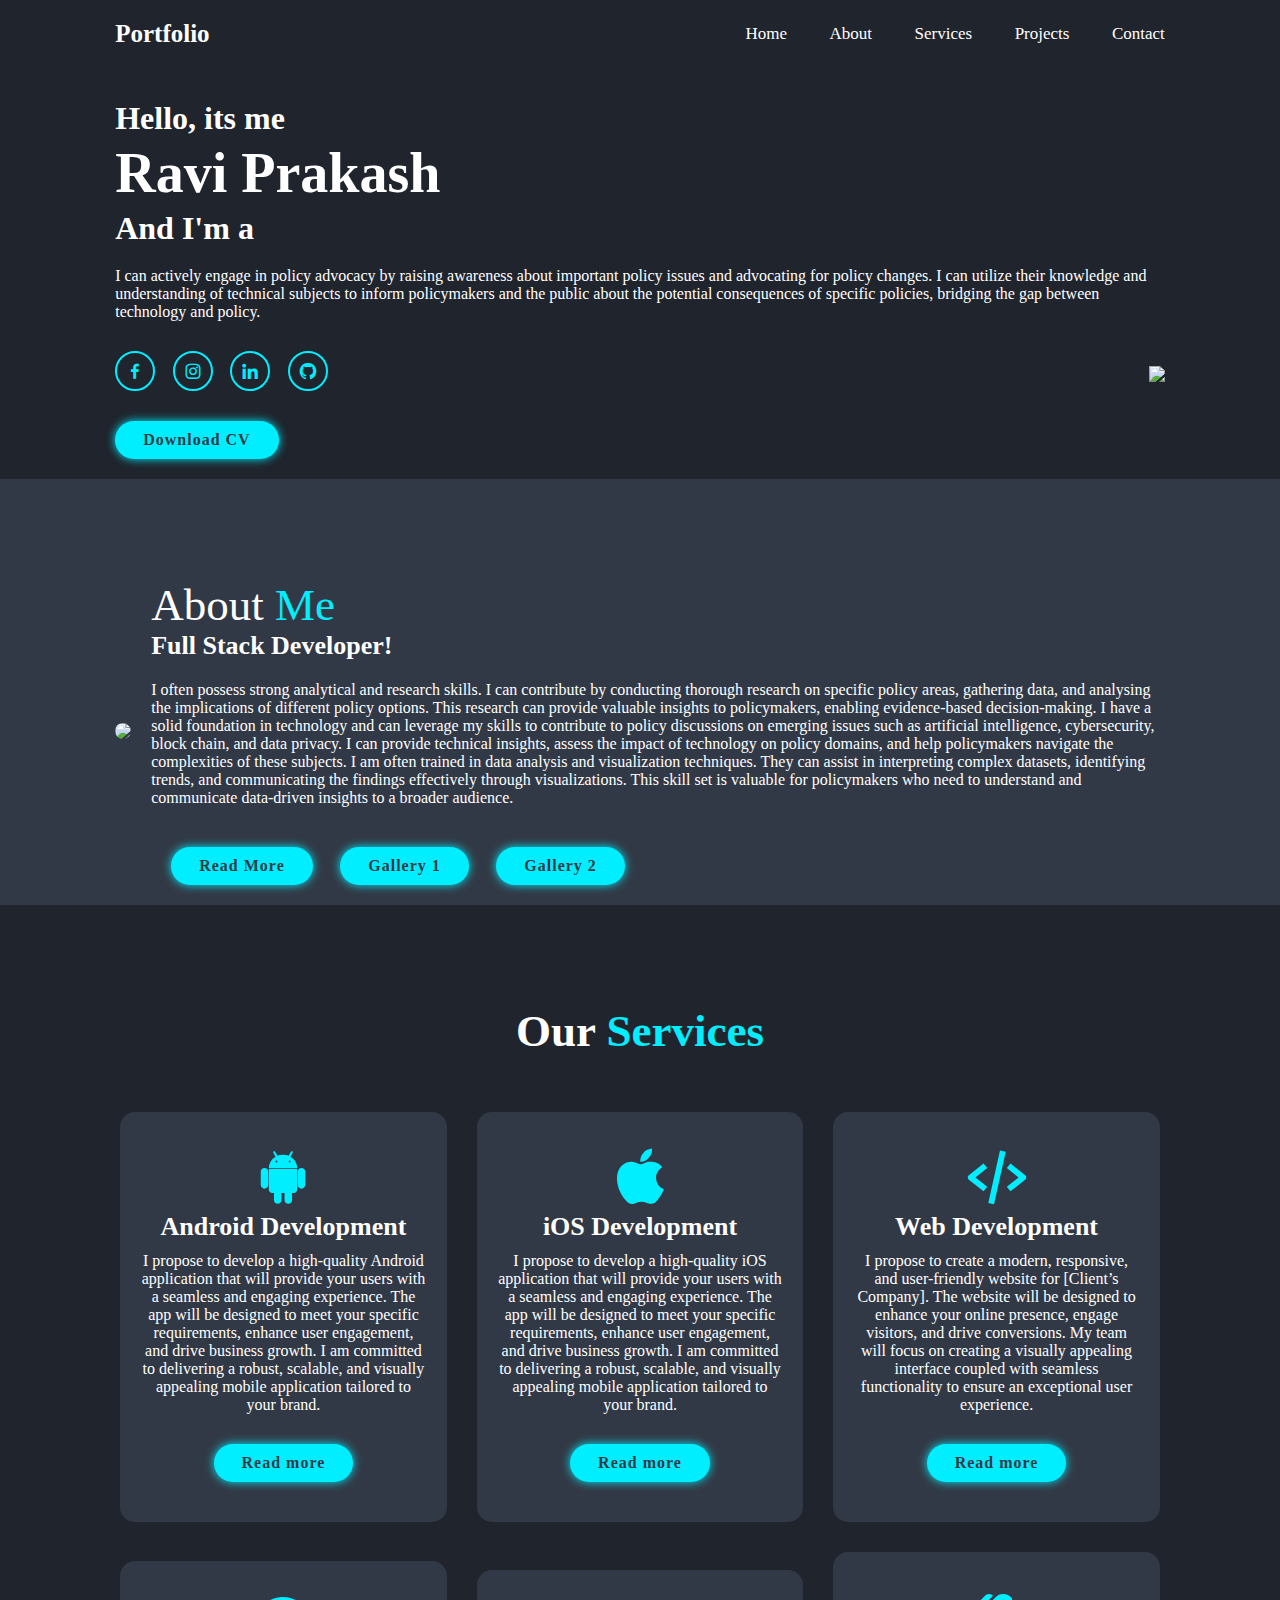
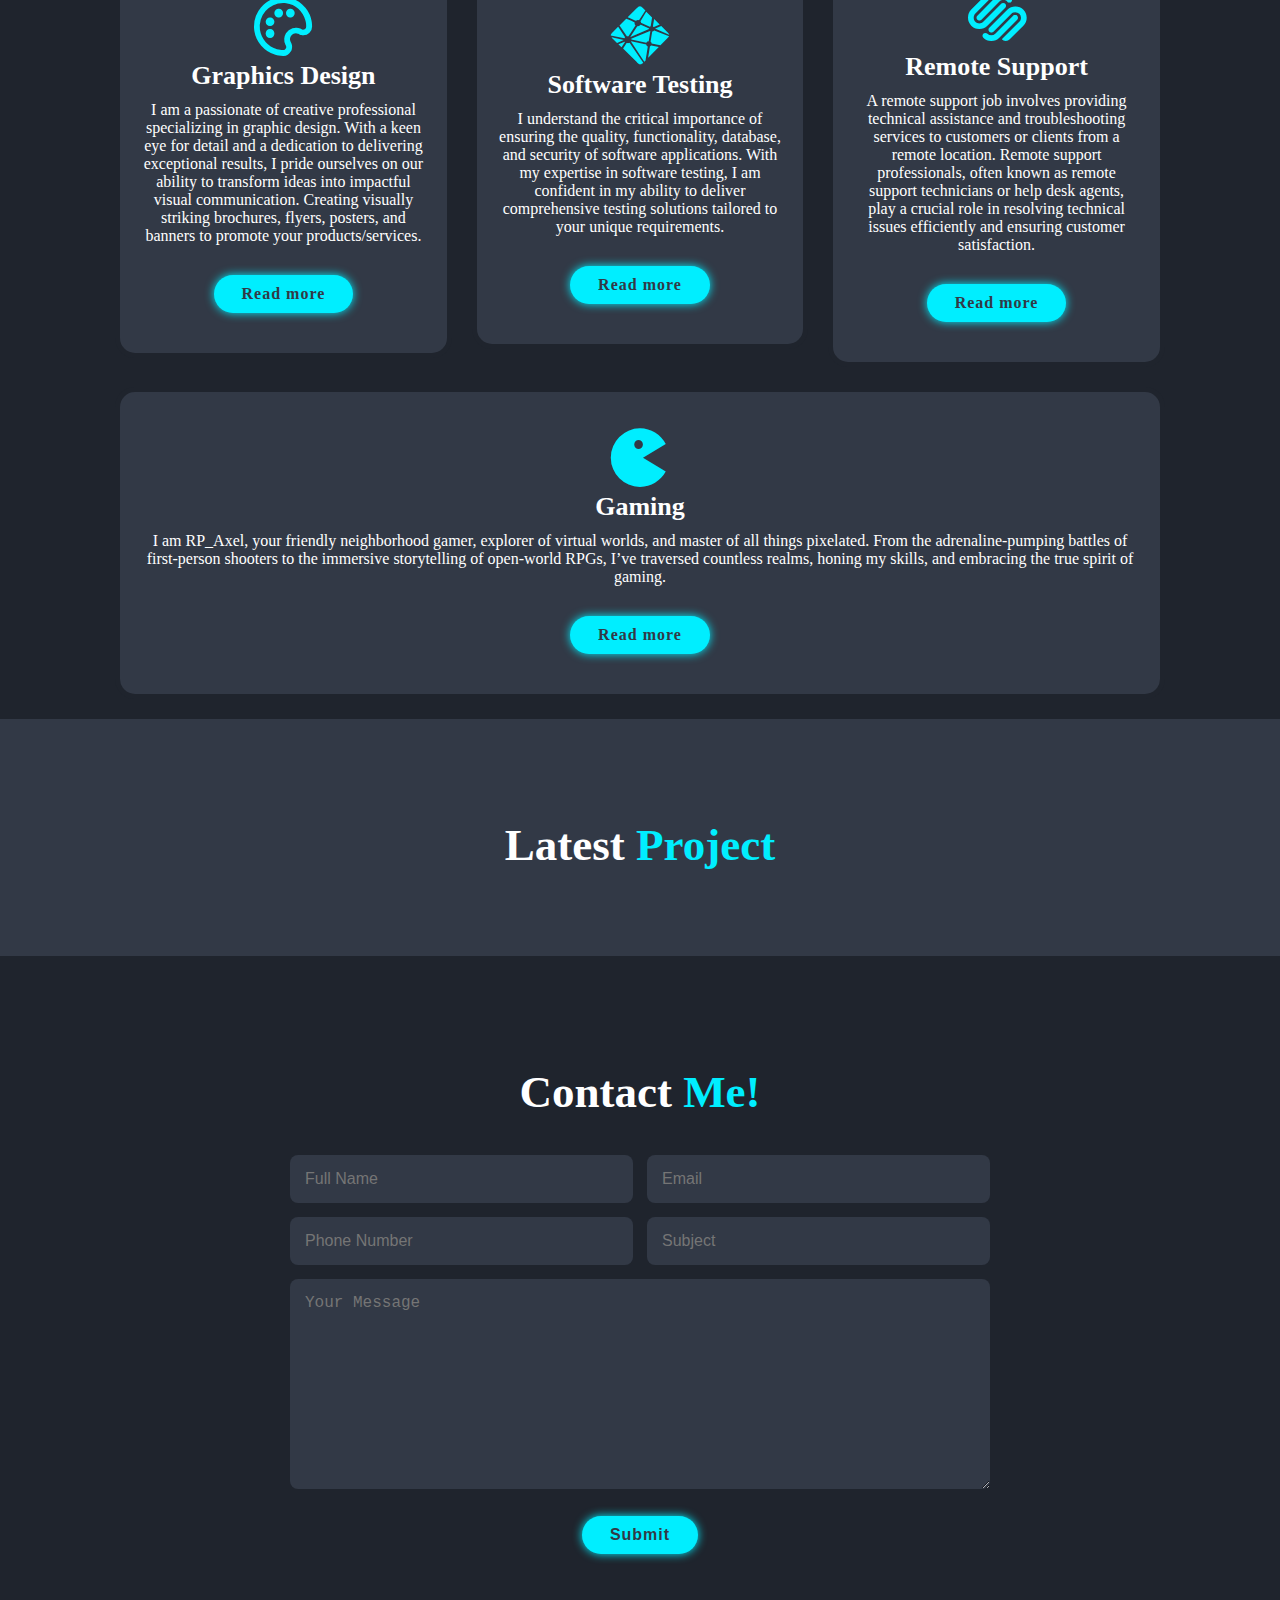
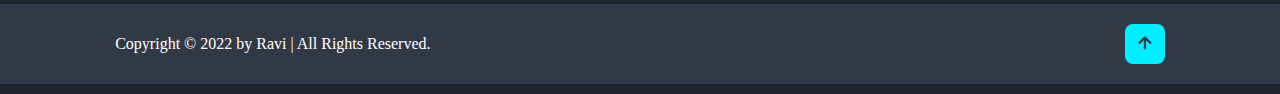
==== commit 48fe146a: "Update index.html" ====
--- a/index.html
+++ b/index.html
@@ -118,7 +118,7 @@
                     and engaging experience. The app will be designed to meet your specific requirements, enhance user
                     engagement, and drive business growth. I am committed to delivering a robust, scalable, and visually
                     appealing mobile application tailored to your brand.</p>
-                <a href="ios_service.html" class="btn">Read more</a>
+                <a href="ios_services.html" class="btn">Read more</a>
             </div>
             <div class="service-box">
                 <i class='bx bx-code-alt'></i>
--- a/style.css
+++ b/style.css
@@ -0,0 +1,521 @@
+
+
+
+*{
+    margin: 0;
+    padding: 0;
+    box-sizing: border-box;
+    text-decoration: none;
+    border: none;
+    outline: none;
+    scroll-behavior: smooth;
+}
+
+:root{
+    --bg-color: #1f242d;
+    --second-bg-color: #323946;
+    --text-color: #fff;
+    --main-color: #0ef;
+}
+
+html {
+    font-size: 62.5%;
+    overflow-x: hidden;
+}
+
+body {
+    background: var(--bg-color);
+    color: var(--text-color);
+}
+section {
+    min-height: 62.5%;
+    padding: 10rem 9% 2rem;
+}
+
+.header {
+    position: fixed;
+    top: 0;
+    left: 0;
+    width: 100%;
+    padding: 2rem 9%;
+    background: var(--bg-color);
+    display: flex;
+    justify-content: space-between;
+    align-items: center;
+    z-index: 100;
+}
+
+.header.sticky {
+    border-bottom: .1rem solid rgba(0, 0, 0, .2);
+}
+
+.logo {
+    font-size: 2.5rem;
+    color: var(--text-color);
+    font-weight: 600;
+    cursor: default;
+}
+
+.navbar a {
+    font-size: 1.7rem;
+    color: var(--text-color);
+    margin-left: 4rem;
+    transition: .3s;
+}
+
+.navbar a:hover,
+.navbar a:active {
+    color: var(--main-color);
+}
+
+#menu-icon {
+    font-size: 3.6rem;
+    color: var(--text-color);
+    display: none;
+}
+
+
+
+/* Home CSS by RAVI */
+
+.home {
+    display: flex;
+    justify-content: center;
+    align-items: center;
+}
+
+.home-img img{
+/*     height: 30vw; */
+    width: 30vw;
+    margin-top: 15vw;
+    animation: floatImage 4s ease-in-out infinite;
+}
+@keyframes floatImage {
+    0% {
+        transform: translateY();
+    }
+    50% {
+        transform: translateY(-2.4rem);
+    }
+    100% {
+        transform: translateY();
+    }
+}
+
+.home-content h3 {
+    font-size: 3.2rem;
+    font-weight: 700;
+}
+.home-content h3:nth-of-type(2){
+    margin-bottom: 2rem;
+}
+span{
+    color: var(--main-color);
+}
+.home-content h1 {
+    font-size: 5.6rem;
+    font-weight: 700;
+    line-height: 1.3;
+}
+.home-content p {
+    font-size: 1.6rem;
+}
+.social-media a {
+    display: inline-flex;
+    justify-content: center;
+    align-items: center;
+    width: 4rem;
+    height: 4rem;
+    background: transparent;
+    border: .2rem solid var(--main-color);
+    border-radius: 50%;
+    font-size: 2rem;
+    color: var(--main-color);
+    margin: 3rem 1.5rem 3rem 0;
+    transition: .5s ease;
+}
+.social-media a:hover {
+    background: var(--main-color);
+    color: var(--second-bg-color);
+    box-shadow: 0 0 1rem var(--main-color);
+}
+
+.btn{
+    display: inline-flex;
+    padding: 1rem 2.8rem;
+    background: var(--main-color);
+    border-radius: 4rem;
+    box-shadow: 0 0 1rem var(--main-color);
+    font-size: 1.6rem;
+    color: var(--second-bg-color);
+    letter-spacing: .1rem;
+    font-weight: 600;
+    transition: 3s ease;
+}
+.btn:hover{
+    box-shadow: none;
+}
+
+
+
+/* About CSS by RAVI*/
+
+.about {
+    display: flex;
+    justify-content: center;
+    align-items: center;
+    gap: 2rem;
+    background: var(--second-bg-color);
+}
+
+.about-img img{
+    border-radius: 16rem;
+    width: 12vw;
+}
+.heading{
+    text-align: center;
+    font-size: 4.5rem;
+}
+.about-content h2{
+    text-align: left;
+    line-height: 1.2rem;
+}
+.about-content h3{
+    font-size: 2.6rem;
+}
+.about-content p{
+    font-size: 1.6rem;
+    margin: 2rem 0 3rem;
+}
+
+
+/* Services CSS by RAVI*/
+
+.services h2{
+    margin-bottom: 5rem;
+}
+.service-container{
+    display: flex;
+    justify-content: center;
+    align-items: center;
+    flex-wrap: wrap;
+    gap: 2rem;
+}
+.service-container .service-box {
+    flex: 1 1 30rem;
+    background: var(--second-bg-color);
+    padding: 3rem 2rem 4rem;
+    border-radius: 2rem;
+    text-align: center;
+    border: .5rem solid var(--bg-color);
+    transition: .5s ease;
+}
+.service-container .service-box:hover {
+    border-color: var(--main-color);
+    transform: scale(1.02);
+}
+.service-box i {
+    font-size: 7rem;
+    color: var(--main-color);
+}
+.service-box h3 {
+    font-size: 2.6rem;
+}
+.service-box p {
+    font-size: 1.6rem;
+    margin: 1rem 0 3rem;
+}
+
+
+
+/* Portfolio CSS by RAVI */
+
+.portfolio {
+    background: var(--second-bg-color);
+}
+.portfolio h2 {
+    margin-bottom: 4rem;
+}
+.portfolio-container {
+    display: grid;
+    grid-template-columns: repeat(3, 1fr);
+    align-items: center;
+    gap: 2.5rem;
+}
+.portfolio-container .portfolio-box {
+    position: relative;
+    border-radius: 2rem;
+    box-shadow: 0 0 1rem var(--bg-color);
+    overflow: hidden;
+    display: flex;
+}
+
+.portfolio-box img {
+    width: 100%;
+    transition: .5s ease;
+}
+.portfolio-box:hover img{
+    transform: scale(1.1);
+}
+.portfolio-box .portfolio-layer {
+    position: absolute;
+    bottom: 0;
+    left: 0;
+    width: 100%;
+    height: 100%;
+    background: linear-gradient(rgba(0, 0, 0, .1), var(--main-color));
+    display: flex;
+    justify-content: center;
+    align-items: center;
+    flex-direction: column;
+    text-align: center;
+    padding: 0 4rem;
+    transform: translateY(100%);
+    transition: .5s ease;
+}
+.portfolio-box:hover .portfolio-layer{
+    transform: translateY(0);
+}
+.portfolio-layer h4{
+    font-size: 3rem;
+}
+.portfolio-layer p{
+    font-size: 1.6rem;
+    margin: .3rem 0 1rem;
+}
+.portfolio-layer a{
+    display: inline-flex;
+    justify-content: center;
+    align-items: center;
+    width: 5rem;
+    height: 5rem;
+    background: var(--text-color);
+    border-radius: 50%;
+}
+.portfolio-layer a i{
+    font-size: 2rem;
+    color: var(--second-bg-color);
+}
+
+
+
+/* Contact CSS by RAVI */
+
+.contact h2 {
+    margin-bottom: 3rem;
+}
+.contact form{
+    max-width: 70rem;
+    margin: 1rem auto;
+    text-align: center;
+    margin-bottom: 3rem;
+}
+.contact form .input-box{
+    display: flex;
+    justify-content: space-between;
+    flex-wrap: wrap;
+}
+.contact form .input-box input,
+.contact form textarea {
+    width: 100%;
+    padding: 1.5rem;
+    font-size: 1.6rem;
+    color: var(--text-color);
+    background: var(--second-bg-color);
+    border-radius: .8rem;
+    margin: .7rem 0;
+}
+.contact form .input-box input{
+    width: 49%;
+}
+/*.contact form textarea {
+    resize: none;
+}*/
+.contact form .btn {
+    margin-top: 2rem;
+    cursor: pointer;
+}
+
+.alert {
+    width: 100%;
+    background: rgb(3, 171, 73);
+    padding: 1rem 2rem;
+    border-radius: 8rem;
+    text-align: center;
+    font-size: 1.8rem;
+    font-weight: 900;
+    display: none;
+}
+
+
+/* Footer CSS by RAVI */
+
+.footer {
+    display: flex;
+    justify-content: space-between;
+    align-items: center;
+    flex-wrap: wrap;
+    padding: 2rem 9%;
+    background: var(--second-bg-color);
+}
+.footer-text p {
+    font-size: 1.6rem;
+}
+.footer-iconTop a{
+    display: inline-flex;
+    justify-content: center;
+    align-items: center;
+    padding: .8rem;
+    background: var(--main-color);
+    border-radius: .8rem;
+    transition: .5s ease;
+}
+.footer-iconTop a:hover {
+    box-shadow: 0 0 1rem var(--main-color);
+}
+.footer-iconTop a i {
+    font-size: 2.4rem;
+    color: var(--second-bg-color);
+}
+
+
+
+
+/*BREAK-POINTS*/
+
+@media(max-width: 1200px){
+    html{
+        font-size: 55%;
+    }
+}
+
+@media(max-width: 991px){
+    .header{
+        padding: 2rem 3%;
+    }
+    section{
+        padding: 10rem 3% 2rem;
+    }
+
+    .services{
+        padding-bottom: 7rem;
+    }
+
+    .portfolio{
+        padding-bottom: 7rem;
+    }
+
+    .contact{
+        min-height: auto;
+    }
+
+    .footer{
+        padding: 2rem 3%;
+    }
+}
+
+@media(max-width: 768px){
+    #menu-icon{
+        display: block;
+    }
+    .navbar{
+        position: absolute;
+        top: 100%;
+        left: 0;
+        width: 100%;
+        padding: 1rem 3%;
+        background: var(--bg-color);
+        border-top: .1rem solid rgba(0, 0, 0, .2);
+        box-shadow: 0 .5rem 1rem rgba(0, 0, 0, .2);
+        display: none;
+    }
+
+    .navbar.active{
+        display: block;
+    }
+
+    .navbar a {
+        display: block;
+        font-size: 2rem;
+        margin: 3rem 0;
+    }
+    .home{
+        flex-direction: column;
+    }
+    .home-content h3 {
+        font-size: 2.6rem;
+    }
+    .home-content h1 {
+        font-size: 5rem;
+    }
+    .home-img img {
+        width: 70vw;
+        height: 70vw;
+        margin-top: 4rem;
+    }
+    /*.about{
+        flex-direction: column-reverse;
+    }*/
+    .about-img img {
+        width: 93vw;
+        margin-top: 1rem;
+    }
+    
+    .services h2{
+        margin-bottom: 3rem;
+    }
+
+    .portfolio h2 {
+        margin-bottom: 3rem;
+    }
+    .portfolio-container {
+        grid-template-columns: repeat(2, 1fr);
+    }
+}
+
+@media(max-width: 617px) {
+    .portfolio-container{
+        grid-template-columns: 1fr;
+    }
+    .home-img img {
+        width: 75vw;
+    }
+}
+
+@media(max-width: 450px) {
+    html {
+        font-size: 50%;
+    }
+
+    .contact form .input-box input {
+        width: 100%;
+    }
+    .home-img img {
+        width: 95vw;
+    }
+    .about-img img {
+        width: 40vw;
+    }
+}
+
+@media(max-width: 365px) {
+    .home-img img {
+        width: 95vw;
+    }
+    .about-img img {
+        width: 40vw;
+    }
+}
+
+@media(max-width: 310px) {
+    .footer{
+        flex-direction: column-reverse;
+    }
+    .footer p {
+        text-align: center;
+        margin-top: 2rem;
+    }
+    .about-img img {
+        width: 20vw;
+    }
+}
